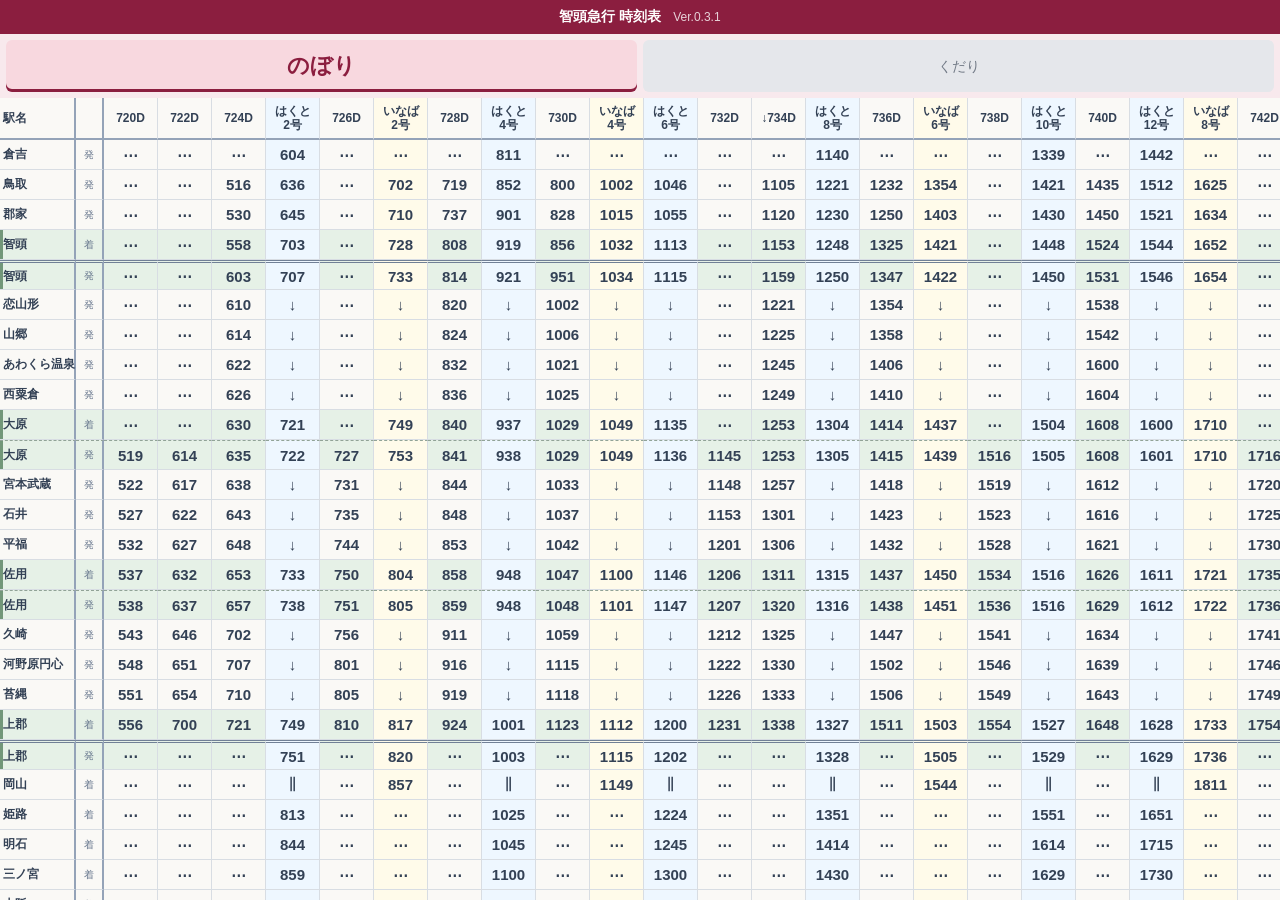
==== index.html @ f7f78640 "おおきさ" ====
<!DOCTYPE html>
<html lang="ja">
<head>
    <meta charset="UTF-8">
    <meta name="viewport"
          content="width=device-width, initial-scale=1.0, maximum-scale=1.0, user-scalable=no">

    <title>智頭急行 時刻表 PWA</title>

    <link rel="manifest" href="manifest.json?v=2026">

    <meta name="apple-mobile-web-app-capable" content="yes">
    <meta name="apple-mobile-web-app-status-bar-style"
          content="black-translucent">

    <link rel="apple-touch-icon" href="icon-192.png">

    <style>

:root{
    /* 初期はのぼり色 */
    --header-bg:#8b1e3f;
    --header-text:#ffffff;

    /* 紙のような白 */
    --station-bg:#faf9f6;
    --border-color:#d8dde3;

    /* 列車種別 */
    --bg-default:#faf9f6;   /* 普通 */
    --bg-local:#e6f1e7;     /* 主要駅（あとで使用） */
    --bg-hakuto:#eef7ff;    /* スーパーはくと */
    --bg-inaba:#fffbea;     /* スーパーいなば */
}

*{
    box-sizing:border-box;
    margin:0;
    padding:0;
    -webkit-user-select:none;
    user-select:none;
    -webkit-touch-callout:none;
}

body{
    font-family:-apple-system,BlinkMacSystemFont,"Segoe UI",Roboto,
                "Helvetica Neue",Arial,sans-serif;
    background:var(--bg-default);
    color:#334155;
    font-size:12px;
    height:100vh;
    overflow:hidden;
    display:flex;
    flex-direction:column;
}

header{
    background:var(--header-bg);
    color:var(--header-text);
    padding:8px 12px;
    text-align:center;
    font-size:14px;
    font-weight:bold;
    flex-shrink:0;
}
#app-version{
    font-size:12px;
    font-weight:normal;
    opacity:0.8;
    margin-left:8px;
}
.controls{
    display:flex;
    gap:6px;
    padding:6px;
    background:#f8e9ed;
    flex-shrink:0;
}

.btn{
    flex:1;
    padding:12px;
    border:none;
    border-radius:6px;
    cursor:pointer;
    font-size:14px;
    font-weight:bold;
    background:#e5e7eb;
    color:#737b87;
    opacity:1;
    font-weight:normal;
    min-height:52px;
    line-height:1.2;
}

#btn-up.active{
    background:#f8d8df;
    color:#8b1e3f;
    opacity:1;
    font-weight:800;
    box-shadow:inset 0 -3px currentColor;
    font-size:22px;
}

#btn-down.active{
    background:#dfefff;
    color:#1f4e79;
    opacity:1;
    font-weight:800;
    box-shadow:inset 0 -3px currentColor;
    font-size:22px;
}

.table-container{
    flex:1;
    overflow:auto;
    -webkit-overflow-scrolling:touch;
}

table{
    border-collapse:separate;
    border-spacing:0;
    width:max-content;
    min-width:100%;
}

th,
td{
    border-right:1px solid var(--border-color);
    border-bottom:1px solid var(--border-color);
    padding:6px 8px;
    text-align:center;
    white-space:nowrap;
}

.thead-sticky th{
    position:sticky;
    background:var(--bg-default);
    z-index:10;
}

.row-h0 th{
    top:0;
    z-index:12;
}

table th:nth-child(1),
table td:nth-child(1){
    position:sticky;
    left:0;
    background:var(--station-bg);
    font-weight:bold;
    text-align:left;
    border-right:2px solid #94a3b8;
    z-index:5;
}

table th:nth-child(2),
table td:nth-child(2){
    position:sticky;
    left:70px;
    background:var(--station-bg);
    border-right:2px solid #94a3b8;
    color:#64748b;
    font-size:10px;
    z-index:5;
}

.thead-sticky th:nth-child(1),
.thead-sticky th:nth-child(2){
    background:var(--bg-default);
    z-index:15;
}

.col-hakuto{
    background:var(--bg-hakuto)!important;
}

.col-inaba{
    background:var(--bg-inaba)!important;
}

.col-local{
    background:var(--bg-local)!important;
}

.col-default{
    background:var(--bg-default);
}

.time-cell{
    font-variant-numeric:tabular-nums;
    font-weight:600;
    font-size:15px;
}

.empty-cell{
    color:#cbd5e1;
}
th{
    line-height:1.2;
}

/* 紙の時刻表：寸法を固定し、縦色と横帯を分ける */
body { height:100dvh; }
.table-container { min-height:0; }
table { table-layout:fixed; min-width:0; }
th, td { height:30px; padding:4px 3px; }
table th:first-child, table td:first-child { width:76px; min-width:76px; }
table th:nth-child(2), table td:nth-child(2) { width:28px; min-width:28px; left:76px; }
table th:nth-child(n+3), table td:nth-child(n+3) { width:54px; }
.thead-sticky th { height:42px; border-bottom:2px solid #94a3b8; }
tbody .major-station > td:nth-child(-n+2),
tbody .major-station > .col-default { background:var(--bg-local); }
tbody .major-station > td:first-child { box-shadow:inset 3px 0 #729779; }
tbody .departure-row > td { border-top:1px dashed #91a397; }
tbody .jr-boundary > td { border-top:3px double #718096; }
    </style>
</head>

<body>

<header>
    智頭急行 時刻表
    <span id="app-version"></span>
</header>

<div class="controls">
    <button id="btn-up"
            class="btn active"
            onclick="switchDirection('up')">
        のぼり
    </button>

    <button id="btn-down"
            class="btn"
            onclick="switchDirection('down')">
        くだり
    </button>
</div>

<div class="table-container">

    <table id="timetable-table">

        <thead id="table-head"
               class="thead-sticky">
        </thead>

        <tbody id="table-body">
        </tbody>

    </table>

</div>

<script src="timetable.js"></script>

<script>
    const APP_VERSION = "0.3.1";
    let currentDirection = "up";

if ("serviceWorker" in navigator) {
    window.addEventListener("load", () => {
        navigator.serviceWorker.register("sw.js?v=2026");
    });
}

window.addEventListener("DOMContentLoaded", () => {

    document.getElementById("app-version").textContent =
        " Ver." + APP_VERSION;

    switchDirection("up");

});

function switchDirection(dir){

    currentDirection = dir;

    document
        .getElementById("btn-up")
        .classList.toggle("active", dir === "up");

    document
        .getElementById("btn-down")
        .classList.toggle("active", dir === "down");

    // 画面テーマ切替
    if(dir === "up"){

        document.documentElement.style.setProperty("--header-bg", "#8b1e3f");
        document.querySelector(".controls").style.background = "#f8e9ed";

    }else{

        document.documentElement.style.setProperty("--header-bg", "#1f4e79");
        document.querySelector(".controls").style.background = "#eaf4fc";

    }

    renderTimetable();

}

function toHalfWidth(str){

    if(!str) return "";

    return str.replace(/[Ａ-Ｚａ-ｚ０-９]/g,function(s){
        return String.fromCharCode(s.charCodeAt(0)-0xFEE0);
    });

}

function getTrainClass(train){

    const t = toHalfWidth(train);

    if(t.includes("はくと")) return "col-hakuto";

    if(t.includes("いなば")) return "col-inaba";

    // 普通列車は紙色。主要駅の横帯は行側で指定する。

    return "col-default";

}

function renderTimetable(){

    const data =
        currentDirection==="up"
        ? timetable.nobori
        : timetable.kudari;

    const thead=document.getElementById("table-head");
    const tbody=document.getElementById("table-body");

    thead.innerHTML="";
    tbody.innerHTML="";

    const table = document.getElementById("timetable-table");
    table.style.width = (76 + 28 + data.trains.length * 54) + "px";
    createHeader(data,thead);

    createBody(data,tbody);

}

function createHeader(data,thead){

    const tr=document.createElement("tr");

    tr.className="row-h0";

    let th=document.createElement("th");
    th.textContent="駅名";
    tr.appendChild(th);

    th=document.createElement("th");
    th.textContent="";
    tr.appendChild(th);

data.trains.forEach(train => {

    const h = document.createElement("th");

    if (train.startsWith("スーパーはくと")) {

        const num = train.replace("スーパーはくと", "");

        h.innerHTML = "はくと<br>" + num;

    } else if (train.startsWith("スーパーいなば")) {

        const num = train.replace("スーパーいなば", "");

        h.innerHTML = "いなば<br>" + num;

    } else {

        h.textContent = train;

    }

    h.className = getTrainClass(train);

    tr.appendChild(h);

});
    thead.appendChild(tr);

}
function createBody(data, tbody){

    data.rows.forEach((row, rowIndex) => {

        const tr = document.createElement("tr");

        const parts = row.station.trim().split(/\s+/);
        const station = parts[0];
        const previous = data.rows[rowIndex - 1]?.station.trim().split(/\s+/);
        if (["智頭", "大原", "佐用", "上郡"].includes(station)) {
            tr.classList.add("major-station");
        }
        if (previous && previous[0] === station && parts[1] === "発") {
            tr.classList.add("departure-row");
            if (["智頭", "上郡"].includes(station)) tr.classList.add("jr-boundary");
        }

        let td = document.createElement("td");
        td.textContent = parts[0] || "";
        tr.appendChild(td);

        td = document.createElement("td");
        td.textContent = parts.slice(1).join(" ");
        tr.appendChild(td);

        row.times.forEach((time, index) => {

            const td = document.createElement("td");

            td.textContent = time;

            td.className =
                "time-cell " +
                getTrainClass(data.trains[index]);

            if(time === ""){
                td.classList.add("empty-cell");
            }

            tr.appendChild(td);

        });

        tbody.appendChild(tr);

    });

}
</script>

</body>
</html>
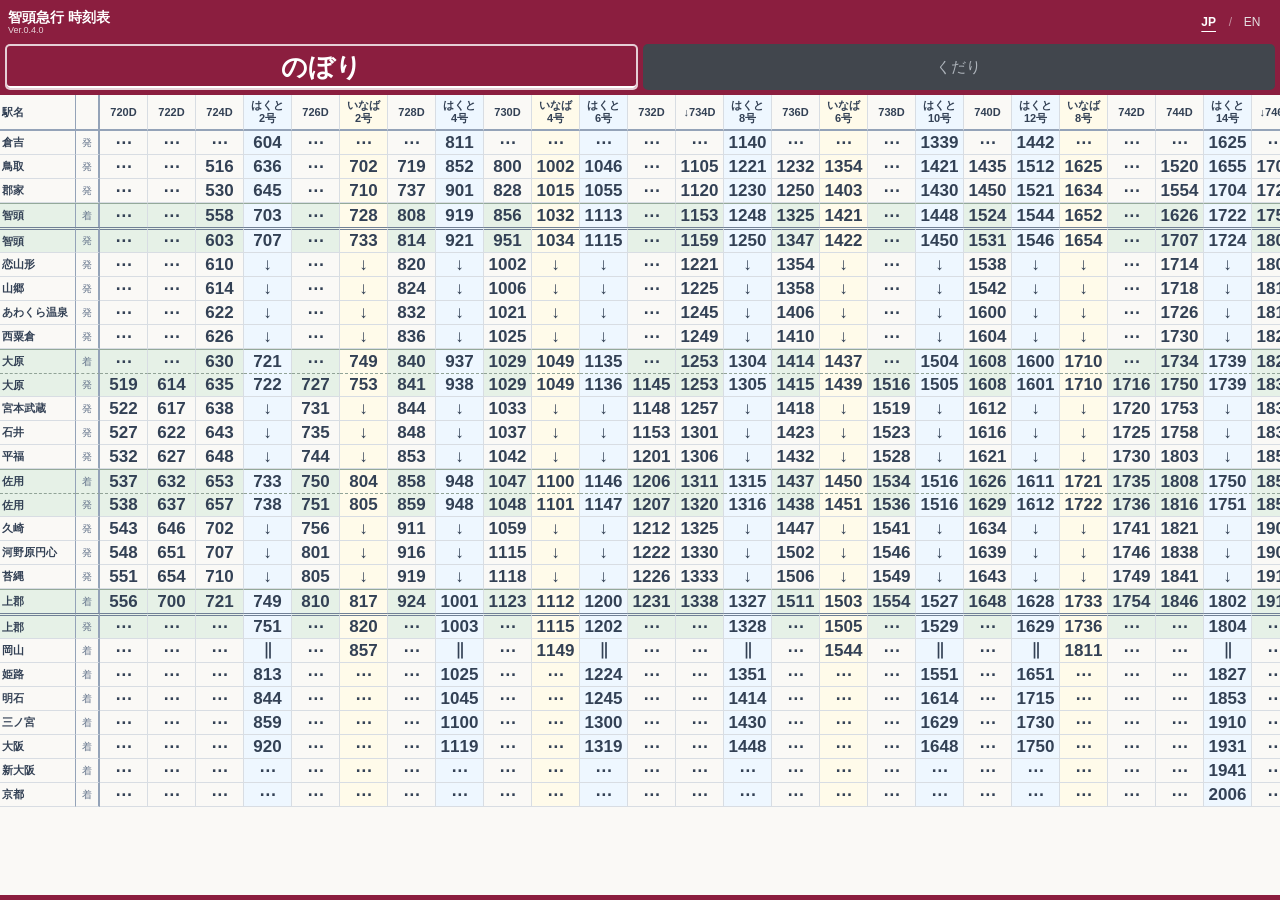
==== commit 43513ae7: "en" ====
--- a/index.html
+++ b/index.html
@@ -1,447 +1,246 @@
 <!DOCTYPE html>
-<html lang="ja">
+<html lang="ja" data-direction="up">
 <head>
     <meta charset="UTF-8">
-    <meta name="viewport"
-          content="width=device-width, initial-scale=1.0, maximum-scale=1.0, user-scalable=no">
-
-    <title>智頭急行 時刻表 PWA</title>
-
+    <meta name="viewport" content="width=device-width, initial-scale=1.0, viewport-fit=cover">
+    <meta name="theme-color" content="#8b1e3f">
+    <meta name="apple-mobile-web-app-capable" content="yes">
+    <meta name="apple-mobile-web-app-status-bar-style" content="black-translucent">
+    <title>智頭急行 時刻表</title>
     <link rel="manifest" href="manifest.json?v=2026">
-
-    <meta name="apple-mobile-web-app-capable" content="yes">
-    <meta name="apple-mobile-web-app-status-bar-style"
-          content="black-translucent">
-
     <link rel="apple-touch-icon" href="icon-192.png">
-
     <style>
-
-:root{
-    /* 初期はのぼり色 */
-    --header-bg:#8b1e3f;
-    --header-text:#ffffff;
-
-    /* 紙のような白 */
-    --station-bg:#faf9f6;
-    --border-color:#d8dde3;
-
-    /* 列車種別 */
-    --bg-default:#faf9f6;   /* 普通 */
-    --bg-local:#e6f1e7;     /* 主要駅（あとで使用） */
-    --bg-hakuto:#eef7ff;    /* スーパーはくと */
-    --bg-inaba:#fffbea;     /* スーパーいなば */
-}
-
-*{
-    box-sizing:border-box;
-    margin:0;
-    padding:0;
-    -webkit-user-select:none;
-    user-select:none;
-    -webkit-touch-callout:none;
-}
-
-body{
-    font-family:-apple-system,BlinkMacSystemFont,"Segoe UI",Roboto,
-                "Helvetica Neue",Arial,sans-serif;
-    background:var(--bg-default);
-    color:#334155;
-    font-size:12px;
-    height:100vh;
-    overflow:hidden;
-    display:flex;
-    flex-direction:column;
-}
-
-header{
-    background:var(--header-bg);
-    color:var(--header-text);
-    padding:8px 12px;
-    text-align:center;
-    font-size:14px;
-    font-weight:bold;
-    flex-shrink:0;
-}
-#app-version{
-    font-size:12px;
-    font-weight:normal;
-    opacity:0.8;
-    margin-left:8px;
-}
-.controls{
-    display:flex;
-    gap:6px;
-    padding:6px;
-    background:#f8e9ed;
-    flex-shrink:0;
-}
-
-.btn{
-    flex:1;
-    padding:12px;
-    border:none;
-    border-radius:6px;
-    cursor:pointer;
-    font-size:14px;
-    font-weight:bold;
-    background:#e5e7eb;
-    color:#737b87;
-    opacity:1;
-    font-weight:normal;
-    min-height:52px;
-    line-height:1.2;
-}
-
-#btn-up.active{
-    background:#f8d8df;
-    color:#8b1e3f;
-    opacity:1;
-    font-weight:800;
-    box-shadow:inset 0 -3px currentColor;
-    font-size:22px;
-}
-
-#btn-down.active{
-    background:#dfefff;
-    color:#1f4e79;
-    opacity:1;
-    font-weight:800;
-    box-shadow:inset 0 -3px currentColor;
-    font-size:22px;
-}
-
-.table-container{
-    flex:1;
-    overflow:auto;
-    -webkit-overflow-scrolling:touch;
-}
-
-table{
-    border-collapse:separate;
-    border-spacing:0;
-    width:max-content;
-    min-width:100%;
-}
-
-th,
-td{
-    border-right:1px solid var(--border-color);
-    border-bottom:1px solid var(--border-color);
-    padding:6px 8px;
-    text-align:center;
-    white-space:nowrap;
-}
-
-.thead-sticky th{
-    position:sticky;
-    background:var(--bg-default);
-    z-index:10;
-}
-
-.row-h0 th{
-    top:0;
-    z-index:12;
-}
-
-table th:nth-child(1),
-table td:nth-child(1){
-    position:sticky;
-    left:0;
-    background:var(--station-bg);
-    font-weight:bold;
-    text-align:left;
-    border-right:2px solid #94a3b8;
-    z-index:5;
-}
-
-table th:nth-child(2),
-table td:nth-child(2){
-    position:sticky;
-    left:70px;
-    background:var(--station-bg);
-    border-right:2px solid #94a3b8;
-    color:#64748b;
-    font-size:10px;
-    z-index:5;
-}
-
-.thead-sticky th:nth-child(1),
-.thead-sticky th:nth-child(2){
-    background:var(--bg-default);
-    z-index:15;
-}
-
-.col-hakuto{
-    background:var(--bg-hakuto)!important;
-}
-
-.col-inaba{
-    background:var(--bg-inaba)!important;
-}
-
-.col-local{
-    background:var(--bg-local)!important;
-}
-
-.col-default{
-    background:var(--bg-default);
-}
-
-.time-cell{
-    font-variant-numeric:tabular-nums;
-    font-weight:600;
-    font-size:15px;
-}
-
-.empty-cell{
-    color:#cbd5e1;
-}
-th{
-    line-height:1.2;
-}
-
-/* 紙の時刻表：寸法を固定し、縦色と横帯を分ける */
-body { height:100dvh; }
-.table-container { min-height:0; }
-table { table-layout:fixed; min-width:0; }
-th, td { height:30px; padding:4px 3px; }
-table th:first-child, table td:first-child { width:76px; min-width:76px; }
-table th:nth-child(2), table td:nth-child(2) { width:28px; min-width:28px; left:76px; }
-table th:nth-child(n+3), table td:nth-child(n+3) { width:54px; }
-.thead-sticky th { height:42px; border-bottom:2px solid #94a3b8; }
-tbody .major-station > td:nth-child(-n+2),
-tbody .major-station > .col-default { background:var(--bg-local); }
-tbody .major-station > td:first-child { box-shadow:inset 3px 0 #729779; }
-tbody .departure-row > td { border-top:1px dashed #91a397; }
-tbody .jr-boundary > td { border-top:3px double #718096; }
+        :root {
+            --direction-color:#8b1e3f;
+            --paper:#faf9f6;
+            --major:#e6f1e7;
+            --hakuto:#eef7ff;
+            --inaba:#fffbea;
+            --grid:#d8dde3;
+            --station-width:76px;
+            --event-width:24px;
+            --train-width:48px;
+        }
+        :root[data-direction="down"] { --direction-color:#1f4e79; }
+        :root[lang="en"] { --station-width:104px; --event-width:30px; }
+        * { box-sizing:border-box; margin:0; padding:0; }
+        html { height:100%; background:var(--direction-color); }
+        body {
+            height:100vh; height:100dvh; overflow:hidden;
+            display:flex; flex-direction:column;
+            background:var(--direction-color); color:#334155;
+            padding-top:env(safe-area-inset-top);
+            padding-left:env(safe-area-inset-left);
+            padding-right:env(safe-area-inset-right);
+            font-family:-apple-system,BlinkMacSystemFont,"Segoe UI",Roboto,"Helvetica Neue",Arial,sans-serif;
+            font-size:12px;
+        }
+        header {
+            display:flex; align-items:center; justify-content:space-between; gap:6px;
+            min-height:44px; padding:0 8px; color:white; flex-shrink:0;
+        }
+        .brand { min-width:0; font-size:14px; font-weight:700; line-height:1.15; }
+        #app-version { display:block; font-size:9px; font-weight:400; opacity:.8; }
+        .language-switch { display:flex; flex-shrink:0; align-items:center; }
+        .lang-btn {
+            border:0; background:transparent; color:#e4dfe2;
+            width:40px; height:44px; font-size:12px; cursor:pointer;
+        }
+        .lang-btn[aria-pressed="true"] { color:white; font-weight:800; text-decoration:underline; text-underline-offset:5px; }
+        .language-switch span { opacity:.5; }
+        .controls { display:flex; gap:5px; padding:0 5px 5px; flex-shrink:0; }
+        .btn {
+            flex:1; height:46px; padding:0 4px; border:2px solid transparent; border-radius:5px;
+            background:#41464d; color:#aeb4bb; font-size:15px; font-weight:400; cursor:pointer;
+        }
+        .btn.active {
+            background:var(--direction-color); color:white; border-color:#ffffffc9;
+            font-size:26px; font-weight:800; box-shadow:inset 0 -2px white;
+        }
+        button:focus-visible, .table-container:focus-visible { outline:3px solid #eebd47; outline-offset:-3px; }
+        .table-container { flex:1; min-height:0; overflow:auto; background:var(--paper); -webkit-overflow-scrolling:touch; }
+        table { table-layout:fixed; border-collapse:separate; border-spacing:0; }
+        th, td {
+            height:24px; padding:1px 2px; white-space:nowrap; text-align:center;
+            border-right:1px solid var(--grid); border-bottom:1px solid var(--grid);
+        }
+        .station-cell {
+            position:sticky; left:0; z-index:5; width:var(--station-width);
+            background:var(--paper); text-align:left; font-size:11px; font-weight:700;
+            border-right:1px solid #94a3b8;
+        }
+        .event-cell {
+            position:sticky; left:var(--station-width); z-index:5; width:var(--event-width);
+            background:var(--paper); font-size:10px; color:#64748b; border-right:2px solid #94a3b8;
+        }
+        .train-cell { width:var(--train-width); }
+        thead th { position:sticky; top:0; z-index:10; height:36px; font-size:11px; line-height:1.15; border-bottom:2px solid #94a3b8; }
+        thead .station-cell, thead .event-cell { z-index:15; }
+        .col-default { background:var(--paper); }
+        .col-hakuto { background:var(--hakuto); }
+        .col-inaba { background:var(--inaba); }
+        .time-cell { font-size:17px; line-height:20px; font-weight:600; font-variant-numeric:tabular-nums; }
+        .major-station > .station-cell, .major-station > .event-cell,
+        .major-station > .col-default { background:var(--major); }
+        .arrival-row > * { border-bottom:0; }
+        .departure-row > * { border-top:1px dashed #91a397; }
+        .station-start > * { border-top:1px solid #94a99a; }
+        .jr-boundary > * { border-top:3px double #718096; }
+        :root[lang="en"] .station-cell { white-space:normal; overflow-wrap:normal; font-size:11px; line-height:11px; }
+        footer { flex-shrink:0; height:calc(5px + env(safe-area-inset-bottom)); background:var(--direction-color); }
     </style>
 </head>
+<body>
+    <header>
+        <div class="brand"><span id="app-title">智頭急行 時刻表</span><span id="app-version"></span></div>
+        <div class="language-switch" role="group" aria-label="表示言語 / Language">
+            <button class="lang-btn" id="lang-ja" type="button" lang="ja" aria-label="日本語" aria-pressed="true" onclick="switchLanguage('ja')">JP</button>
+            <span aria-hidden="true">/</span>
+            <button class="lang-btn" id="lang-en" type="button" lang="en" aria-label="English" aria-pressed="false" onclick="switchLanguage('en')">EN</button>
+        </div>
+    </header>
+    <div class="controls" role="group" id="direction-controls" aria-label="方向">
+        <button id="btn-up" class="btn active" type="button" aria-pressed="true" onclick="switchDirection('up')">のぼり</button>
+        <button id="btn-down" class="btn" type="button" aria-pressed="false" onclick="switchDirection('down')">くだり</button>
+    </div>
+    <div class="table-container" id="table-scroll" role="region" aria-label="時刻表" tabindex="0">
+        <table id="timetable-table" aria-label="智頭急行 時刻表">
+            <thead id="table-head"></thead>
+            <tbody id="table-body"></tbody>
+        </table>
+    </div>
+    <footer aria-hidden="true"></footer>
+    <script src="timetable.js"></script>
+    <script>
+        const APP_VERSION = "0.4.0";
+        const STATION_EN = {
+            "倉吉":"Kurayoshi", "鳥取":"Tottori", "郡家":"Koge", "智頭":"Chizu",
+            "恋山形":"Koi-Yamagata", "山郷":"Yamasato", "あわくら温泉":"Awakura-Onsen",
+            "西粟倉":"Nishi-Awakura", "大原":"Ohara", "宮本武蔵":"Miyamoto-Musashi",
+            "石井":"Ishii", "平福":"Hirafuku", "佐用":"Sayo", "久崎":"Kuzaki",
+            "河野原円心":"Konohara-Enshin", "苔縄":"Kokenawa", "上郡":"Kamigori",
+            "岡山":"Okayama", "姫路":"Himeji", "明石":"Akashi", "三ノ宮":"Sannomiya",
+            "大阪":"Osaka", "新大阪":"Shin-Osaka", "京都":"Kyoto"
+        };
+        const LABELS = {
+            ja:{title:"智頭急行 時刻表", up:"のぼり", down:"くだり", station:"駅名", arr:"着", dep:"発", direction:"方向", table:"時刻表"},
+            en:{title:"Chizu Express Timetable", up:"Up", down:"Down", station:"Station", arr:"Arr.", dep:"Dep.", direction:"Direction", table:"Timetable"}
+        };
+        let currentDirection = "up";
+        let currentLanguage = "ja";
+        try { if (localStorage.getItem("timetable-language") === "en") currentLanguage = "en"; } catch {}
 
-<body>
-
-<header>
-    智頭急行 時刻表
-    <span id="app-version"></span>
-</header>
-
-<div class="controls">
-    <button id="btn-up"
-            class="btn active"
-            onclick="switchDirection('up')">
-        のぼり
-    </button>
-
-    <button id="btn-down"
-            class="btn"
-            onclick="switchDirection('down')">
-        くだり
-    </button>
-</div>
-
-<div class="table-container">
-
-    <table id="timetable-table">
-
-        <thead id="table-head"
-               class="thead-sticky">
-        </thead>
-
-        <tbody id="table-body">
-        </tbody>
-
-    </table>
-
-</div>
-
-<script src="timetable.js"></script>
-
-<script>
-    const APP_VERSION = "0.3.1";
-    let currentDirection = "up";
-
-if ("serviceWorker" in navigator) {
-    window.addEventListener("load", () => {
-        navigator.serviceWorker.register("sw.js?v=2026");
-    });
-}
-
-window.addEventListener("DOMContentLoaded", () => {
-
-    document.getElementById("app-version").textContent =
-        " Ver." + APP_VERSION;
-
-    switchDirection("up");
-
-});
-
-function switchDirection(dir){
-
-    currentDirection = dir;
-
-    document
-        .getElementById("btn-up")
-        .classList.toggle("active", dir === "up");
-
-    document
-        .getElementById("btn-down")
-        .classList.toggle("active", dir === "down");
-
-    // 画面テーマ切替
-    if(dir === "up"){
-
-        document.documentElement.style.setProperty("--header-bg", "#8b1e3f");
-        document.querySelector(".controls").style.background = "#f8e9ed";
-
-    }else{
-
-        document.documentElement.style.setProperty("--header-bg", "#1f4e79");
-        document.querySelector(".controls").style.background = "#eaf4fc";
-
-    }
-
-    renderTimetable();
-
-}
-
-function toHalfWidth(str){
-
-    if(!str) return "";
-
-    return str.replace(/[Ａ-Ｚａ-ｚ０-９]/g,function(s){
-        return String.fromCharCode(s.charCodeAt(0)-0xFEE0);
-    });
-
-}
-
-function getTrainClass(train){
-
-    const t = toHalfWidth(train);
-
-    if(t.includes("はくと")) return "col-hakuto";
-
-    if(t.includes("いなば")) return "col-inaba";
-
-    // 普通列車は紙色。主要駅の横帯は行側で指定する。
-
-    return "col-default";
-
-}
-
-function renderTimetable(){
-
-    const data =
-        currentDirection==="up"
-        ? timetable.nobori
-        : timetable.kudari;
-
-    const thead=document.getElementById("table-head");
-    const tbody=document.getElementById("table-body");
-
-    thead.innerHTML="";
-    tbody.innerHTML="";
-
-    const table = document.getElementById("timetable-table");
-    table.style.width = (76 + 28 + data.trains.length * 54) + "px";
-    createHeader(data,thead);
-
-    createBody(data,tbody);
-
-}
-
-function createHeader(data,thead){
-
-    const tr=document.createElement("tr");
-
-    tr.className="row-h0";
-
-    let th=document.createElement("th");
-    th.textContent="駅名";
-    tr.appendChild(th);
-
-    th=document.createElement("th");
-    th.textContent="";
-    tr.appendChild(th);
-
-data.trains.forEach(train => {
-
-    const h = document.createElement("th");
-
-    if (train.startsWith("スーパーはくと")) {
-
-        const num = train.replace("スーパーはくと", "");
-
-        h.innerHTML = "はくと<br>" + num;
-
-    } else if (train.startsWith("スーパーいなば")) {
-
-        const num = train.replace("スーパーいなば", "");
-
-        h.innerHTML = "いなば<br>" + num;
-
-    } else {
-
-        h.textContent = train;
-
-    }
-
-    h.className = getTrainClass(train);
-
-    tr.appendChild(h);
-
-});
-    thead.appendChild(tr);
-
-}
-function createBody(data, tbody){
-
-    data.rows.forEach((row, rowIndex) => {
-
-        const tr = document.createElement("tr");
-
-        const parts = row.station.trim().split(/\s+/);
-        const station = parts[0];
-        const previous = data.rows[rowIndex - 1]?.station.trim().split(/\s+/);
-        if (["智頭", "大原", "佐用", "上郡"].includes(station)) {
-            tr.classList.add("major-station");
-        }
-        if (previous && previous[0] === station && parts[1] === "発") {
-            tr.classList.add("departure-row");
-            if (["智頭", "上郡"].includes(station)) tr.classList.add("jr-boundary");
-        }
-
-        let td = document.createElement("td");
-        td.textContent = parts[0] || "";
-        tr.appendChild(td);
-
-        td = document.createElement("td");
-        td.textContent = parts.slice(1).join(" ");
-        tr.appendChild(td);
-
-        row.times.forEach((time, index) => {
-
-            const td = document.createElement("td");
-
-            td.textContent = time;
-
-            td.className =
-                "time-cell " +
-                getTrainClass(data.trains[index]);
-
-            if(time === ""){
-                td.classList.add("empty-cell");
+        window.addEventListener("DOMContentLoaded", () => {
+            document.getElementById("app-version").textContent = "Ver." + APP_VERSION;
+            switchLanguage(currentLanguage);
+        });
+        if ("serviceWorker" in navigator && location.protocol !== "file:") {
+            window.addEventListener("load", () => {
+                navigator.serviceWorker.register("sw.js?v=2026").catch(console.error);
+            });
+        }
+        function switchDirection(dir) {
+            if (!["up", "down"].includes(dir)) return;
+            currentDirection = dir;
+            document.documentElement.dataset.direction = dir;
+            document.querySelector('meta[name="theme-color"]').content = dir === "up" ? "#8b1e3f" : "#1f4e79";
+            for (const direction of ["up", "down"]) {
+                const button = document.getElementById("btn-" + direction);
+                button.classList.toggle("active", direction === dir);
+                button.setAttribute("aria-pressed", String(direction === dir));
             }
-
-            tr.appendChild(td);
-
-        });
-
-        tbody.appendChild(tr);
-
-    });
-
-}
-</script>
-
+            renderTimetable();
+        }
+        function switchLanguage(lang) {
+            if (!["ja", "en"].includes(lang)) return;
+            const scroll = document.getElementById("table-scroll");
+            const {scrollTop, scrollLeft} = scroll;
+            currentLanguage = lang;
+            document.documentElement.lang = lang;
+            try { localStorage.setItem("timetable-language", lang); } catch {}
+            const labels = LABELS[lang];
+            document.title = labels.title;
+            document.getElementById("app-title").textContent = labels.title;
+            document.getElementById("btn-up").textContent = labels.up;
+            document.getElementById("btn-down").textContent = labels.down;
+            document.getElementById("direction-controls").setAttribute("aria-label", labels.direction);
+            scroll.setAttribute("aria-label", labels.table);
+            for (const language of ["ja", "en"]) {
+                document.getElementById("lang-" + language).setAttribute("aria-pressed", String(language === lang));
+            }
+            switchDirection(currentDirection);
+            scroll.scrollTop = scrollTop;
+            scroll.scrollLeft = scrollLeft;
+        }
+        function getTrainClass(train) {
+            if (train.includes("はくと")) return "col-hakuto";
+            if (train.includes("いなば")) return "col-inaba";
+            return "col-default";
+        }
+        function renderTimetable() {
+            const data = currentDirection === "up" ? timetable.nobori : timetable.kudari;
+            const labels = LABELS[currentLanguage];
+            const table = document.getElementById("timetable-table");
+            // CSSの実寸を使い、固定駅名欄と列車欄のずれを防ぐ。
+            const style = getComputedStyle(document.documentElement);
+            const fixedWidth = parseFloat(style.getPropertyValue("--station-width")) + parseFloat(style.getPropertyValue("--event-width"));
+            const trainWidth = parseFloat(style.getPropertyValue("--train-width"));
+            table.style.width = (fixedWidth + data.trains.length * trainWidth) + "px";
+            table.setAttribute("aria-label", labels.title + " · " + labels[currentDirection]);
+            const head = document.getElementById("table-head");
+            const body = document.getElementById("table-body");
+            head.replaceChildren(); body.replaceChildren();
+            const header = document.createElement("tr");
+            const stationHeader = document.createElement("th");
+            stationHeader.className = "station-cell"; stationHeader.scope = "col";
+            stationHeader.textContent = labels.station; header.appendChild(stationHeader);
+            const eventHeader = document.createElement("th");
+            eventHeader.className = "event-cell"; eventHeader.scope = "col";
+            eventHeader.setAttribute("aria-label", labels.arr + " / " + labels.dep); header.appendChild(eventHeader);
+            for (const train of data.trains) {
+                const cell = document.createElement("th");
+                cell.scope = "col"; cell.className = "train-cell " + getTrainClass(train);
+                const match = train.match(/^(?:スーパー)?(はくと|いなば)(.*)$/);
+                if (match) {
+                    const name = currentLanguage === "en" ? (match[1] === "はくと" ? "Hakuto" : "Inaba") : match[1];
+                    const number = currentLanguage === "en" ? match[2].replace("号", "") : match[2];
+                    cell.append(name, document.createElement("br"), number);
+                    cell.setAttribute("aria-label", currentLanguage === "en" ? "Super " + name + " " + number : train);
+                } else cell.textContent = train;
+                header.appendChild(cell);
+            }
+            head.appendChild(header);
+            data.rows.forEach((row, i) => {
+                const [station, event = ""] = row.station.trim().split(/\s+/);
+                const previous = data.rows[i - 1]?.station.trim().split(/\s+/)[0];
+                const next = data.rows[i + 1]?.station.trim().split(/\s+/)[0];
+                const tr = document.createElement("tr");
+                if (["智頭", "大原", "佐用", "上郡"].includes(station)) {
+                    tr.classList.add("major-station");
+                    if (previous !== station) tr.classList.add("station-start");
+                }
+                if (event === "着" && next === station) tr.classList.add("arrival-row");
+                if (event === "発" && previous === station) {
+                    tr.classList.add("departure-row");
+                    if (["智頭", "上郡"].includes(station)) tr.classList.add("jr-boundary");
+                }
+                const name = document.createElement("th");
+                name.scope = "row"; name.className = "station-cell";
+                name.textContent = currentLanguage === "en" ? (STATION_EN[station] || station) : station;
+                tr.appendChild(name);
+                const eventCell = document.createElement("td");
+                eventCell.className = "event-cell";
+                eventCell.textContent = event === "着" ? labels.arr : event === "発" ? labels.dep : event;
+                tr.appendChild(eventCell);
+                row.times.forEach((time, index) => {
+                    const cell = document.createElement("td");
+                    cell.className = "time-cell train-cell " + getTrainClass(data.trains[index] || "");
+                    cell.textContent = time;
+                    tr.appendChild(cell);
+                });
+                body.appendChild(tr);
+            });
+        }
+    </script>
 </body>
-</html>+</html>
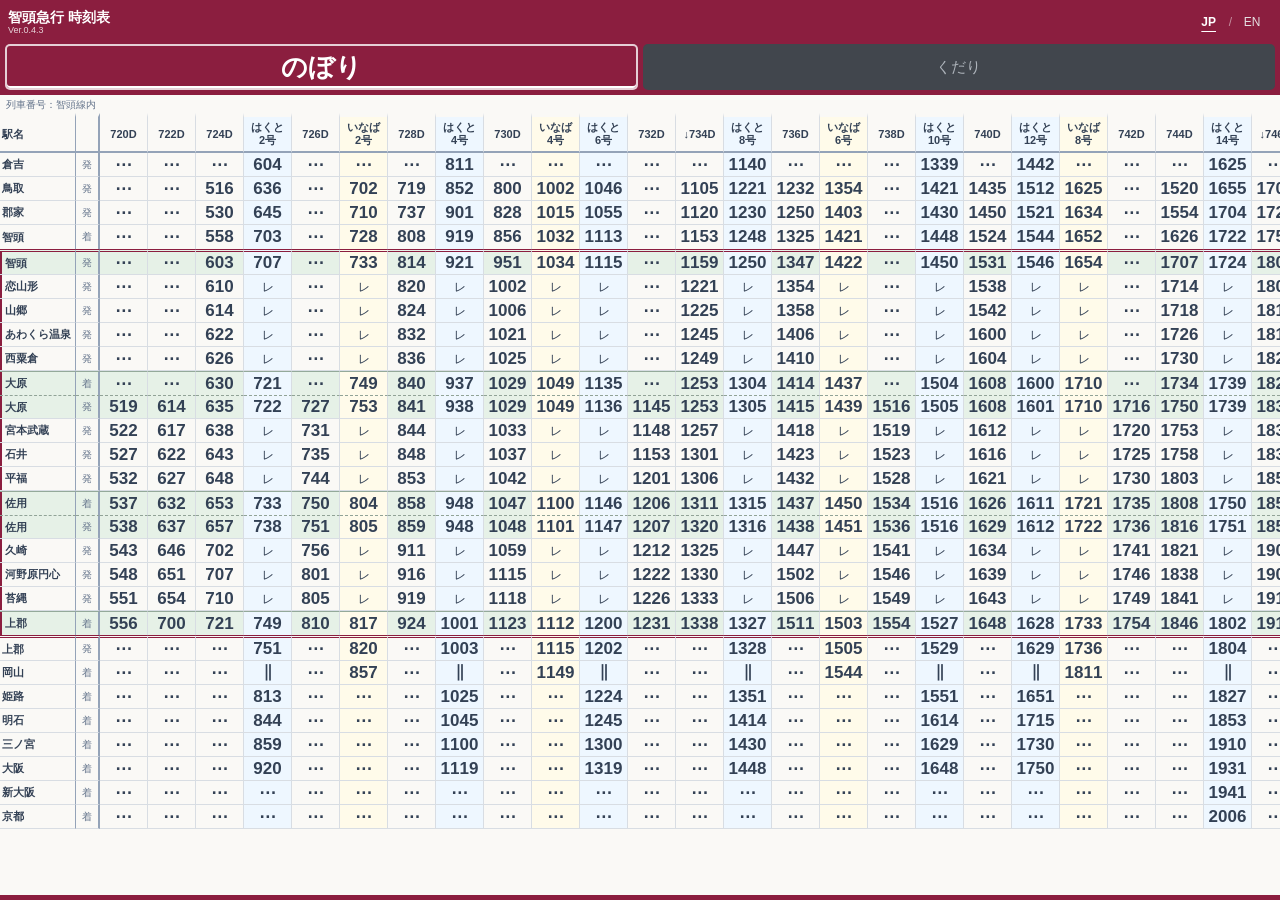
==== commit 8846a21b: "jr" ====
--- a/index.html
+++ b/index.html
@@ -57,6 +57,10 @@
             background:var(--direction-color); color:white; border-color:#ffffffc9;
             font-size:26px; font-weight:800; box-shadow:inset 0 -2px white;
         }
+        .direction-caption { display:block; font-size:9px; line-height:12px; font-weight:400; }
+        :root[lang="en"] .btn { font-size:12px; }
+        :root[lang="en"] .btn.active { font-size:16px; }
+        .chizu-section > .station-cell { box-shadow:inset 2px 0 var(--direction-color); padding-left:5px; }
         button:focus-visible, .table-container:focus-visible { outline:3px solid #eebd47; outline-offset:-3px; }
         .table-container { flex:1; min-height:0; overflow:auto; background:var(--paper); -webkit-overflow-scrolling:touch; }
         table { table-layout:fixed; border-collapse:separate; border-spacing:0; }
@@ -79,13 +83,16 @@
         .col-default { background:var(--paper); }
         .col-hakuto { background:var(--hakuto); }
         .col-inaba { background:var(--inaba); }
+        .number-note { flex-shrink:0; padding:3px 6px 1px; background:var(--paper); color:#64748b; font-size:10px; line-height:14px; }
+        thead th { border-top:4px solid var(--paper); height:40px; }
+        .time-cell.pass-mark { font-size:12px; font-weight:400; }
         .time-cell { font-size:17px; line-height:20px; font-weight:600; font-variant-numeric:tabular-nums; }
         .major-station > .station-cell, .major-station > .event-cell,
         .major-station > .col-default { background:var(--major); }
         .arrival-row > * { border-bottom:0; }
         .departure-row > * { border-top:1px dashed #91a397; }
         .station-start > * { border-top:1px solid #94a99a; }
-        .jr-boundary > * { border-top:3px double #718096; }
+        .jr-boundary > * { border-top:3px double var(--direction-color); }
         :root[lang="en"] .station-cell { white-space:normal; overflow-wrap:normal; font-size:11px; line-height:11px; }
         footer { flex-shrink:0; height:calc(5px + env(safe-area-inset-bottom)); background:var(--direction-color); }
     </style>
@@ -103,6 +110,7 @@
         <button id="btn-up" class="btn active" type="button" aria-pressed="true" onclick="switchDirection('up')">のぼり</button>
         <button id="btn-down" class="btn" type="button" aria-pressed="false" onclick="switchDirection('down')">くだり</button>
     </div>
+    <div class="number-note" id="number-note">列車番号：智頭線内</div>
     <div class="table-container" id="table-scroll" role="region" aria-label="時刻表" tabindex="0">
         <table id="timetable-table" aria-label="智頭急行 時刻表">
             <thead id="table-head"></thead>
@@ -112,7 +120,7 @@
     <footer aria-hidden="true"></footer>
     <script src="timetable.js"></script>
     <script>
-        const APP_VERSION = "0.4.0";
+        const APP_VERSION = "0.4.3";
         const STATION_EN = {
             "倉吉":"Kurayoshi", "鳥取":"Tottori", "郡家":"Koge", "智頭":"Chizu",
             "恋山形":"Koi-Yamagata", "山郷":"Yamasato", "あわくら温泉":"Awakura-Onsen",
@@ -124,7 +132,7 @@
         };
         const LABELS = {
             ja:{title:"智頭急行 時刻表", up:"のぼり", down:"くだり", station:"駅名", arr:"着", dep:"発", direction:"方向", table:"時刻表"},
-            en:{title:"Chizu Express Timetable", up:"Up", down:"Down", station:"Station", arr:"Arr.", dep:"Dep.", direction:"Direction", table:"Timetable"}
+            en:{title:"Chizu Express Timetable", up:"Chizu → Kamigori", down:"Kamigori → Chizu", station:"Station", arr:"Arr.", dep:"Dep.", direction:"Direction", table:"Timetable"}
         };
         let currentDirection = "up";
         let currentLanguage = "ja";
@@ -160,9 +168,18 @@
             try { localStorage.setItem("timetable-language", lang); } catch {}
             const labels = LABELS[lang];
             document.title = labels.title;
+            document.getElementById("number-note").textContent = lang === "en" ? "Train numbers: Chizu Line section" : "列車番号：智頭線内";
             document.getElementById("app-title").textContent = labels.title;
             document.getElementById("btn-up").textContent = labels.up;
             document.getElementById("btn-down").textContent = labels.down;
+            if (lang === "en") {
+                for (const dir of ["up", "down"]) {
+                    const caption = document.createElement("span");
+                    caption.className = "direction-caption";
+                    caption.textContent = "Chizu Line";
+                    document.getElementById("btn-" + dir).prepend(caption);
+                }
+            }
             document.getElementById("direction-controls").setAttribute("aria-label", labels.direction);
             scroll.setAttribute("aria-label", labels.table);
             for (const language of ["ja", "en"]) {
@@ -210,12 +227,16 @@
                 header.appendChild(cell);
             }
             head.appendChild(header);
+            const entryStation = currentDirection === "up" ? "智頭" : "上郡";
+            const exitStation = currentDirection === "up" ? "上郡" : "智頭";
+            const sectionStart = data.rows.findIndex(row => row.station.trim().split(/\s+/).join(" ") === entryStation + " 発");
+            const sectionEnd = data.rows.findIndex(row => row.station.trim().split(/\s+/).join(" ") === exitStation + " 着");
             data.rows.forEach((row, i) => {
                 const [station, event = ""] = row.station.trim().split(/\s+/);
                 const previous = data.rows[i - 1]?.station.trim().split(/\s+/)[0];
                 const next = data.rows[i + 1]?.station.trim().split(/\s+/)[0];
                 const tr = document.createElement("tr");
-                if (["智頭", "大原", "佐用", "上郡"].includes(station)) {
+                if (["智頭", "大原", "佐用", "上郡"].includes(station) && i >= sectionStart && i <= sectionEnd) {
                     tr.classList.add("major-station");
                     if (previous !== station) tr.classList.add("station-start");
                 }
@@ -227,6 +248,9 @@
                 const name = document.createElement("th");
                 name.scope = "row"; name.className = "station-cell";
                 name.textContent = currentLanguage === "en" ? (STATION_EN[station] || station) : station;
+                if (sectionStart >= 0 && sectionEnd >= sectionStart && i >= sectionStart && i <= sectionEnd) {
+                    tr.classList.add("chizu-section");
+                }
                 tr.appendChild(name);
                 const eventCell = document.createElement("td");
                 eventCell.className = "event-cell";
@@ -235,7 +259,12 @@
                 row.times.forEach((time, index) => {
                     const cell = document.createElement("td");
                     cell.className = "time-cell train-cell " + getTrainClass(data.trains[index] || "");
-                    cell.textContent = time;
+                    const isLimitedExpress = getTrainClass(data.trains[index] || "") !== "col-default";
+                    if (time === "↓" && isLimitedExpress) {
+                        cell.textContent = "レ";
+                        cell.classList.add("pass-mark");
+                        cell.setAttribute("aria-label", currentLanguage === "en" ? "Passes without stopping" : "通過");
+                    } else cell.textContent = time;
                     tr.appendChild(cell);
                 });
                 body.appendChild(tr);
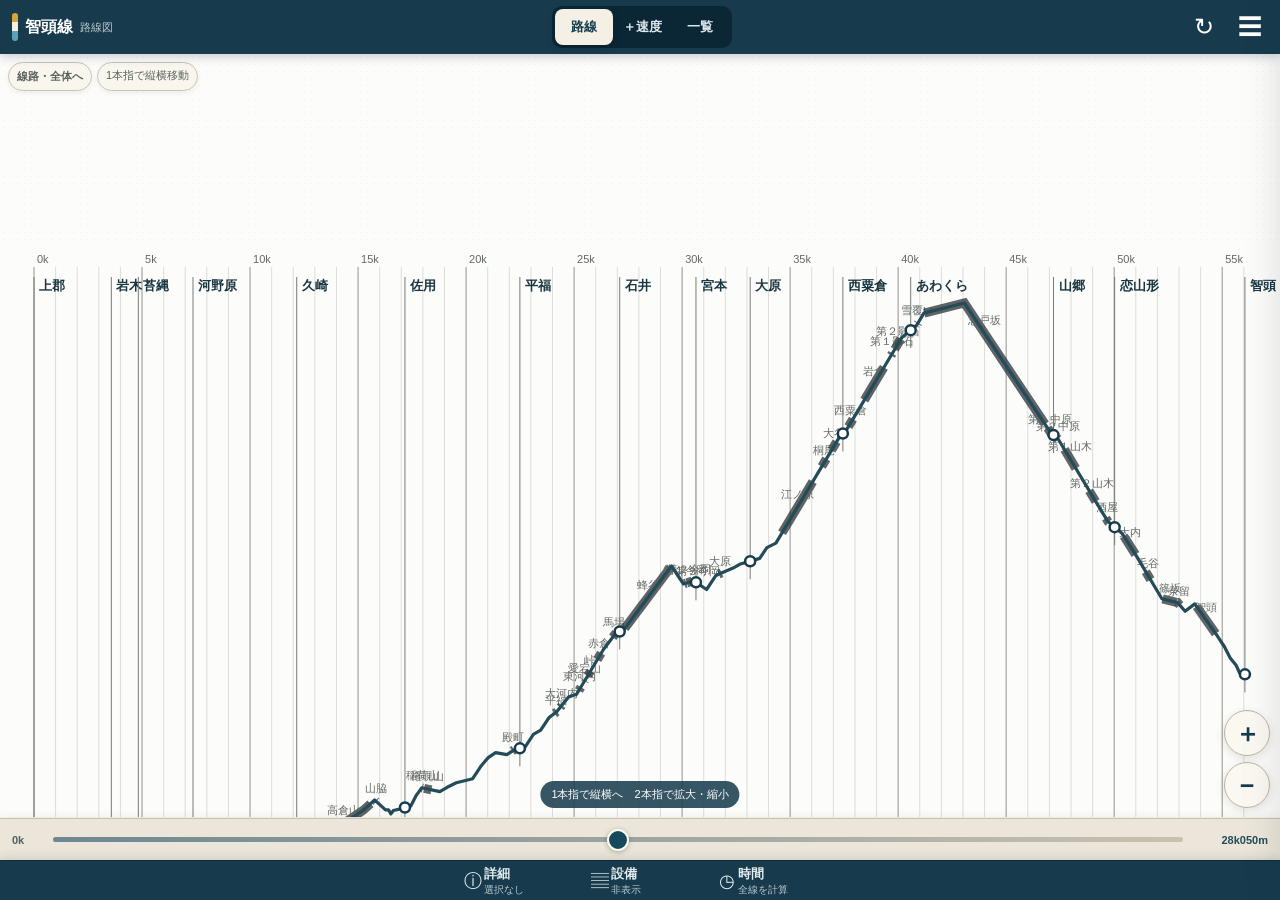
==== commit 6a17aec4: "しろ" ====
--- a/index.html
+++ b/index.html
@@ -1,275 +1,185 @@
-<!DOCTYPE html>
-<html lang="ja" data-direction="up">
+<!doctype html>
+<html lang="ja">
 <head>
-    <meta charset="UTF-8">
-    <meta name="viewport" content="width=device-width, initial-scale=1.0, viewport-fit=cover">
-    <meta name="theme-color" content="#8b1e3f">
-    <meta name="apple-mobile-web-app-capable" content="yes">
-    <meta name="apple-mobile-web-app-status-bar-style" content="black-translucent">
-    <title>智頭急行 時刻表</title>
-    <link rel="manifest" href="manifest.json?v=2026">
-    <link rel="apple-touch-icon" href="icon-192.png">
-    <style>
-        :root {
-            --direction-color:#8b1e3f;
-            --paper:#faf9f6;
-            --major:#e6f1e7;
-            --hakuto:#eef7ff;
-            --inaba:#fffbea;
-            --grid:#d8dde3;
-            --station-width:76px;
-            --event-width:24px;
-            --train-width:48px;
-        }
-        :root[data-direction="down"] { --direction-color:#1f4e79; }
-        :root[lang="en"] { --station-width:104px; --event-width:30px; }
-        * { box-sizing:border-box; margin:0; padding:0; }
-        html { height:100%; background:var(--direction-color); }
-        body {
-            height:100vh; height:100dvh; overflow:hidden;
-            display:flex; flex-direction:column;
-            background:var(--direction-color); color:#334155;
-            padding-top:env(safe-area-inset-top);
-            padding-left:env(safe-area-inset-left);
-            padding-right:env(safe-area-inset-right);
-            font-family:-apple-system,BlinkMacSystemFont,"Segoe UI",Roboto,"Helvetica Neue",Arial,sans-serif;
-            font-size:12px;
-        }
-        header {
-            display:flex; align-items:center; justify-content:space-between; gap:6px;
-            min-height:44px; padding:0 8px; color:white; flex-shrink:0;
-        }
-        .brand { min-width:0; font-size:14px; font-weight:700; line-height:1.15; }
-        #app-version { display:block; font-size:9px; font-weight:400; opacity:.8; }
-        .language-switch { display:flex; flex-shrink:0; align-items:center; }
-        .lang-btn {
-            border:0; background:transparent; color:#e4dfe2;
-            width:40px; height:44px; font-size:12px; cursor:pointer;
-        }
-        .lang-btn[aria-pressed="true"] { color:white; font-weight:800; text-decoration:underline; text-underline-offset:5px; }
-        .language-switch span { opacity:.5; }
-        .controls { display:flex; gap:5px; padding:0 5px 5px; flex-shrink:0; }
-        .btn {
-            flex:1; height:46px; padding:0 4px; border:2px solid transparent; border-radius:5px;
-            background:#41464d; color:#aeb4bb; font-size:15px; font-weight:400; cursor:pointer;
-        }
-        .btn.active {
-            background:var(--direction-color); color:white; border-color:#ffffffc9;
-            font-size:26px; font-weight:800; box-shadow:inset 0 -2px white;
-        }
-        .direction-caption { display:block; font-size:9px; line-height:12px; font-weight:400; }
-        :root[lang="en"] .btn { font-size:12px; }
-        :root[lang="en"] .btn.active { font-size:16px; }
-        .chizu-section > .station-cell { box-shadow:inset 2px 0 var(--direction-color); padding-left:5px; }
-        button:focus-visible, .table-container:focus-visible { outline:3px solid #eebd47; outline-offset:-3px; }
-        .table-container { flex:1; min-height:0; overflow:auto; background:var(--paper); -webkit-overflow-scrolling:touch; }
-        table { table-layout:fixed; border-collapse:separate; border-spacing:0; }
-        th, td {
-            height:24px; padding:1px 2px; white-space:nowrap; text-align:center;
-            border-right:1px solid var(--grid); border-bottom:1px solid var(--grid);
-        }
-        .station-cell {
-            position:sticky; left:0; z-index:5; width:var(--station-width);
-            background:var(--paper); text-align:left; font-size:11px; font-weight:700;
-            border-right:1px solid #94a3b8;
-        }
-        .event-cell {
-            position:sticky; left:var(--station-width); z-index:5; width:var(--event-width);
-            background:var(--paper); font-size:10px; color:#64748b; border-right:2px solid #94a3b8;
-        }
-        .train-cell { width:var(--train-width); }
-        thead th { position:sticky; top:0; z-index:10; height:36px; font-size:11px; line-height:1.15; border-bottom:2px solid #94a3b8; }
-        thead .station-cell, thead .event-cell { z-index:15; }
-        .col-default { background:var(--paper); }
-        .col-hakuto { background:var(--hakuto); }
-        .col-inaba { background:var(--inaba); }
-        .number-note { flex-shrink:0; padding:3px 6px 1px; background:var(--paper); color:#64748b; font-size:10px; line-height:14px; }
-        thead th { border-top:4px solid var(--paper); height:40px; }
-        .time-cell.pass-mark { font-size:12px; font-weight:400; }
-        .time-cell { font-size:17px; line-height:20px; font-weight:600; font-variant-numeric:tabular-nums; }
-        .major-station > .station-cell, .major-station > .event-cell,
-        .major-station > .col-default { background:var(--major); }
-        .arrival-row > * { border-bottom:0; }
-        .departure-row > * { border-top:1px dashed #91a397; }
-        .station-start > * { border-top:1px solid #94a99a; }
-        .jr-boundary > * { border-top:3px double var(--direction-color); }
-        :root[lang="en"] .station-cell { white-space:normal; overflow-wrap:normal; font-size:11px; line-height:11px; }
-        footer { flex-shrink:0; height:calc(5px + env(safe-area-inset-bottom)); background:var(--direction-color); }
-    </style>
+  <meta charset="utf-8">
+  <meta name="viewport" content="width=device-width,initial-scale=1,viewport-fit=cover,user-scalable=yes">
+  <meta name="theme-color" content="#173b4c">
+  <meta name="apple-mobile-web-app-capable" content="yes">
+  <meta name="apple-mobile-web-app-status-bar-style" content="black-translucent">
+  <meta name="description" content="智頭線の勾配・構造物・速度を確認する路線図ビューア">
+  <link rel="manifest" href="manifest.webmanifest">
+  <link rel="icon" href="icon.svg" type="image/svg+xml">
+  <link rel="stylesheet" href="styles.css">
+  <title>智頭線 路線図ビューア</title>
 </head>
 <body>
-    <header>
-        <div class="brand"><span id="app-title">智頭急行 時刻表</span><span id="app-version"></span></div>
-        <div class="language-switch" role="group" aria-label="表示言語 / Language">
-            <button class="lang-btn" id="lang-ja" type="button" lang="ja" aria-label="日本語" aria-pressed="true" onclick="switchLanguage('ja')">JP</button>
-            <span aria-hidden="true">/</span>
-            <button class="lang-btn" id="lang-en" type="button" lang="en" aria-label="English" aria-pressed="false" onclick="switchLanguage('en')">EN</button>
+  <div class="app-shell">
+    <header class="topbar">
+      <div class="brand"><span class="brand-mark" aria-hidden="true"></span><strong>智頭線</strong><span id="modeTitle">路線図</span></div>
+      <nav class="mode-tabs" aria-label="表示モード">
+        <button class="mode-tab active" data-mode="route">路線</button>
+        <button class="mode-tab" data-mode="speed">＋速度</button>
+        <button class="mode-tab" data-mode="list">一覧</button>
+      </nav>
+      <div class="top-actions">
+        <button id="orientationBtn" class="icon-button" aria-label="縦横を切り替える" title="縦横切替">↻</button>
+        <button id="menuBtn" class="icon-button" aria-label="表示設定を開く" title="表示設定">☰</button>
+      </div>
+    </header>
+
+    <main class="main-stage">
+      <section id="routeWorkspace" class="workspace" aria-label="路線図">
+        <div class="status-pills"><button id="fitBtn" class="status-button">全体</button><span>1本指で縦横移動</span></div>
+        <div id="railViewport" class="rail-viewport">
+          <div id="routeCanvas" class="route-canvas">
+            <svg id="railSvg" role="img" aria-label="智頭線の連続路線図"></svg>
+          </div>
         </div>
-    </header>
-    <div class="controls" role="group" id="direction-controls" aria-label="方向">
-        <button id="btn-up" class="btn active" type="button" aria-pressed="true" onclick="switchDirection('up')">のぼり</button>
-        <button id="btn-down" class="btn" type="button" aria-pressed="false" onclick="switchDirection('down')">くだり</button>
+        <div id="assetStrip" class="route-asset-strip" aria-label="路線図と同じ縮尺の設備帯">
+          <canvas id="assetStripCanvas"></canvas>
+          <div class="asset-strip-lanes" aria-hidden="true"><span>曲線</span><span>下り</span><span>上り</span><span>無電源・P</span></div>
+        </div>
+        <div id="speedOverlayTools" class="speed-overlay-tools hidden" aria-label="速度カーブ選択">
+          <select id="trainSelect" aria-label="速度を表示する列車"><option value="7000">7000</option><option value="187">187</option><option value="3500">3500</option></select>
+          <label class="line-toggle up"><input type="checkbox" data-speed="up" checked><span>上り</span></label>
+          <label class="line-toggle down"><input type="checkbox" data-speed="down"><span>下り</span></label>
+          <small>0–150 km/h</small>
+        </div>
+        <div class="zoom-buttons" aria-label="拡大縮小">
+          <button id="zoomInBtn" aria-label="拡大">＋</button>
+          <button id="zoomOutBtn" aria-label="縮小">−</button>
+        </div>
+        <button id="backToListBtn" class="back-list-button hidden">↑ 一覧へ</button>
+        <div id="gestureHint" class="gesture-hint">1本指で縦横へ　2本指で拡大・縮小</div>
+      </section>
+
+      <section id="speedWorkspace" class="workspace speed-workspace hidden" aria-label="速度モード">
+        <div class="speed-tools">
+          <strong>速度カーブ</strong>
+          <div class="train-grid" aria-label="列車と方向">
+            <div class="train-row"><span>7000</span></div>
+            <div class="train-row"><span>187</span></div>
+            <div class="train-row"><span>3500</span></div>
+          </div>
+        </div>
+        <div id="speedViewport" class="rail-viewport speed-viewport"><svg id="speedSvg" role="img" aria-label="選択列車の上り下り速度カーブ"></svg></div>
+      </section>
+
+      <section id="assetWorkspace" class="workspace asset-workspace hidden" aria-label="構造物・設備一覧">
+        <div class="asset-toolbar">
+          <div><strong>構造物・設備一覧</strong><span id="assetCount">951件・距離順</span></div>
+          <label class="asset-search"><span>検索</span><input id="assetSearch" type="search" placeholder="名称・信号名・種類など"></label>
+        </div>
+        <div id="assetTableWrap" class="asset-table-wrap">
+          <table class="asset-table">
+            <thead><tr><th>距離</th><th>距離順</th><th>No.</th><th>カテゴリ</th><th>種別1</th><th>種別2</th><th>種別3</th></tr></thead>
+            <tbody id="assetRows"></tbody>
+          </table>
+        </div>
+        <div id="assetSelection" class="asset-selection hidden">
+          <div><strong id="assetSelectionName">設備を選択</strong><span id="assetSelectionKm"></span></div>
+          <button id="showOnRouteBtn">路線図へ ↓</button>
+        </div>
+      </section>
+
+      <section class="route-navigator" aria-label="全線の表示位置">
+        <span class="navigator-end">0k</span>
+        <input id="positionSlider" type="range" min="0" max="56.1" step="0.01" value="28.05" aria-label="表示する距離">
+        <output id="positionOutput" for="positionSlider">28k050m</output>
+      </section>
+
+      <section class="bottom-dock" aria-label="表示パネル">
+        <section id="infoBar" class="info-bar" aria-live="polite" aria-hidden="true">
+          <button id="infoClose" class="info-close" aria-label="詳細を閉じる">×</button>
+          <div class="info-main"><strong id="infoName">詳細情報</strong><span id="infoKm">設備を選択してください</span></div>
+          <div class="info-detail"><span id="infoType">速度線などをタップ</span><span id="infoRelation">構造物をタップすると一覧の該当行へ移動します</span></div>
+        </section>
+        <section id="timePanel" class="time-panel" aria-label="所要時間計算" aria-hidden="true">
+          <div class="time-head">
+            <div><strong>所要時間</strong><span id="timeRangeLabel">全線　0k000m ― 56k100m</span></div>
+            <button id="timeClose" class="info-close" aria-label="時間計算を閉じる">×</button>
+          </div>
+          <div class="time-results" aria-live="polite">
+            <div class="time-result up"><span id="upTimeTrain">7000 上り</span><strong id="upTimeResult">--:--</strong><small id="upAverageResult">平均 -- km/h</small></div>
+            <div class="time-result down"><span id="downTimeTrain">7000 下り</span><strong id="downTimeResult">--:--</strong><small id="downAverageResult">平均 -- km/h</small></div>
+            <div class="time-distance"><span>計算距離</span><strong id="timeDistanceResult">56.100 km</strong><small>100mごとの速度から計算</small></div>
+          </div>
+          <div class="time-methods" role="tablist" aria-label="区間指定方法">
+            <button class="time-method active" data-time-method="all">全線</button>
+            <button class="time-method" data-time-method="station">駅間</button>
+            <button class="time-method" data-time-method="express">特急</button>
+            <button class="time-method" data-time-method="distance">距離</button>
+          </div>
+          <div class="time-controls">
+            <div class="time-control active" data-time-control="all"><span>上郡側 0k000m から 智頭側 56k100m まで</span></div>
+            <div class="time-control station-control" data-time-control="station">
+              <label><span>開始駅</span><select id="startStation"></select></label><span class="range-arrow">―</span><label><span>終了駅</span><select id="endStation"></select></label>
+            </div>
+            <div class="time-control express-control" data-time-control="express">
+              <span>特急停車駅間</span><div id="expressPresets" class="express-presets"></div>
+            </div>
+            <div class="time-control distance-control" data-time-control="distance">
+              <label><span>開始</span><span class="km-entry"><input id="startKm" type="number" min="0" max="56" value="0" inputmode="numeric"><b>k</b><input id="startM" type="number" min="0" max="999" value="0" inputmode="numeric"><b>m</b></span></label>
+              <span class="range-arrow">―</span>
+              <label><span>終了</span><span class="km-entry"><input id="endKm" type="number" min="0" max="56" value="56" inputmode="numeric"><b>k</b><input id="endM" type="number" min="0" max="999" value="100" inputmode="numeric"><b>m</b></span></label>
+            </div>
+          </div>
+          <div class="time-note">停車時間は含みません。速度曲線上の値を区間平均して算出します。</div>
+        </section>
+        <nav class="dock-tabs" aria-label="下部表示切替">
+          <button id="detailDockBtn" class="dock-button" aria-expanded="false"><span class="dock-icon">ⓘ</span><span class="dock-label">詳細</span><small id="dockDetailHint">選択なし</small></button>
+          <button id="assetStripToggle" class="dock-button" aria-expanded="false"><span class="dock-icon">▤</span><span class="dock-label">設備</span><small id="assetDockState">非表示</small></button>
+          <button id="timeDockBtn" class="dock-button" aria-expanded="false"><span class="dock-icon">◷</span><span class="dock-label">時間</span><small id="timeDockState">全線を計算</small></button>
+        </nav>
+      </section>
+    </main>
+
+    <aside id="settings" class="settings" aria-label="表示設定" aria-hidden="true">
+      <div class="settings-head"><div><strong>表示設定</strong><span>各項目を 自動／表示／非表示</span></div><button id="menuClose" class="icon-button dark" aria-label="設定を閉じる">×</button></div>
+      <div id="layerSettings" class="layer-settings"></div>
+      <button id="resetLayers" class="reset-button">すべて自動に戻す</button>
+      <button id="printSettingsBtn" class="print-open-button"><span>▣</span><strong>印刷・PDF</strong><small>A4縦6段／A4横1段</small></button>
+      <div class="browser-note">動作基準：Chrome／Edge／iPhone Safari</div>
+    </aside>
+    <button id="scrim" class="scrim hidden" aria-label="設定を閉じる"></button>
+    <div id="toast" class="toast" role="status" aria-live="polite"></div>
+  </div>
+
+  <button id="printScrim" class="print-scrim hidden" aria-label="印刷設定を閉じる"></button>
+  <section id="printDialog" class="print-dialog" role="dialog" aria-modal="true" aria-labelledby="printDialogTitle" aria-hidden="true">
+    <div class="print-dialog-head"><div><strong id="printDialogTitle">印刷・PDF</strong><span>紙に合わせて路線図を整列します</span></div><button id="printDialogClose" class="icon-button dark" aria-label="印刷設定を閉じる">×</button></div>
+    <div class="print-layouts" aria-label="印刷形式">
+      <button class="print-layout active" data-print-layout="full"><span class="page-shape portrait"><i></i><i></i><i></i><i></i><i></i><i></i></span><strong>A4縦・全線6段</strong><small>0k000m～56k100m</small></button>
+      <button class="print-layout" data-print-layout="section"><span class="page-shape landscape"><i></i></span><strong>A4横・指定区間1段</strong><small>短い区間を大きく</small></button>
     </div>
-    <div class="number-note" id="number-note">列車番号：智頭線内</div>
-    <div class="table-container" id="table-scroll" role="region" aria-label="時刻表" tabindex="0">
-        <table id="timetable-table" aria-label="智頭急行 時刻表">
-            <thead id="table-head"></thead>
-            <tbody id="table-body"></tbody>
-        </table>
+    <div id="printSectionControls" class="print-section-controls hidden">
+      <div class="print-range-tabs">
+        <button class="active" data-print-range="station">駅間</button><button data-print-range="distance">距離</button>
+      </div>
+      <div class="print-range-control active" data-print-range-control="station">
+        <label><span>開始駅</span><select id="printStartStation"></select></label><span>―</span><label><span>終了駅</span><select id="printEndStation"></select></label>
+      </div>
+      <div class="print-range-control" data-print-range-control="distance">
+        <label><span>開始</span><span class="km-entry"><input id="printStartKm" type="number" min="0" max="56" value="0" inputmode="numeric"><b>k</b><input id="printStartM" type="number" min="0" max="999" value="0" inputmode="numeric"><b>m</b></span></label>
+        <span>―</span>
+        <label><span>終了</span><span class="km-entry"><input id="printEndKm" type="number" min="0" max="56" value="17" inputmode="numeric"><b>k</b><input id="printEndM" type="number" min="0" max="999" value="170" inputmode="numeric"><b>m</b></span></label>
+      </div>
+      <button id="useTimeRangeBtn" class="use-time-range">時間計算で選んだ区間を使う</button>
     </div>
-    <footer aria-hidden="true"></footer>
-    <script src="timetable.js"></script>
-    <script>
-        const APP_VERSION = "0.4.3";
-        const STATION_EN = {
-            "倉吉":"Kurayoshi", "鳥取":"Tottori", "郡家":"Koge", "智頭":"Chizu",
-            "恋山形":"Koi-Yamagata", "山郷":"Yamasato", "あわくら温泉":"Awakura-Onsen",
-            "西粟倉":"Nishi-Awakura", "大原":"Ohara", "宮本武蔵":"Miyamoto-Musashi",
-            "石井":"Ishii", "平福":"Hirafuku", "佐用":"Sayo", "久崎":"Kuzaki",
-            "河野原円心":"Konohara-Enshin", "苔縄":"Kokenawa", "上郡":"Kamigori",
-            "岡山":"Okayama", "姫路":"Himeji", "明石":"Akashi", "三ノ宮":"Sannomiya",
-            "大阪":"Osaka", "新大阪":"Shin-Osaka", "京都":"Kyoto"
-        };
-        const LABELS = {
-            ja:{title:"智頭急行 時刻表", up:"のぼり", down:"くだり", station:"駅名", arr:"着", dep:"発", direction:"方向", table:"時刻表"},
-            en:{title:"Chizu Express Timetable", up:"Chizu → Kamigori", down:"Kamigori → Chizu", station:"Station", arr:"Arr.", dep:"Dep.", direction:"Direction", table:"Timetable"}
-        };
-        let currentDirection = "up";
-        let currentLanguage = "ja";
-        try { if (localStorage.getItem("timetable-language") === "en") currentLanguage = "en"; } catch {}
+    <button id="printTimeToggle" class="print-time-toggle" type="button" aria-pressed="false" disabled><span>◷</span><strong>計算値を表示</strong><small>速度表示時だけ、6段目右側の空白へ表示</small></button>
+    <div class="print-rule"><strong>表示内容</strong><span>駅・トンネル・勾配・曲線・信号・地上子・速度は、現在の画面で表示されている項目を引き継ぎます。</span></div>
+    <button id="startPrintBtn" class="start-print-button">印刷プレビューへ</button>
+    <p class="print-help">印刷画面でプリンターを選ぶと紙へ、「PDFに保存」を選ぶとPDFになります。</p>
+  </section>
 
-        window.addEventListener("DOMContentLoaded", () => {
-            document.getElementById("app-version").textContent = "Ver." + APP_VERSION;
-            switchLanguage(currentLanguage);
-        });
-        if ("serviceWorker" in navigator && location.protocol !== "file:") {
-            window.addEventListener("load", () => {
-                navigator.serviceWorker.register("sw.js?v=2026").catch(console.error);
-            });
-        }
-        function switchDirection(dir) {
-            if (!["up", "down"].includes(dir)) return;
-            currentDirection = dir;
-            document.documentElement.dataset.direction = dir;
-            document.querySelector('meta[name="theme-color"]').content = dir === "up" ? "#8b1e3f" : "#1f4e79";
-            for (const direction of ["up", "down"]) {
-                const button = document.getElementById("btn-" + direction);
-                button.classList.toggle("active", direction === dir);
-                button.setAttribute("aria-pressed", String(direction === dir));
-            }
-            renderTimetable();
-        }
-        function switchLanguage(lang) {
-            if (!["ja", "en"].includes(lang)) return;
-            const scroll = document.getElementById("table-scroll");
-            const {scrollTop, scrollLeft} = scroll;
-            currentLanguage = lang;
-            document.documentElement.lang = lang;
-            try { localStorage.setItem("timetable-language", lang); } catch {}
-            const labels = LABELS[lang];
-            document.title = labels.title;
-            document.getElementById("number-note").textContent = lang === "en" ? "Train numbers: Chizu Line section" : "列車番号：智頭線内";
-            document.getElementById("app-title").textContent = labels.title;
-            document.getElementById("btn-up").textContent = labels.up;
-            document.getElementById("btn-down").textContent = labels.down;
-            if (lang === "en") {
-                for (const dir of ["up", "down"]) {
-                    const caption = document.createElement("span");
-                    caption.className = "direction-caption";
-                    caption.textContent = "Chizu Line";
-                    document.getElementById("btn-" + dir).prepend(caption);
-                }
-            }
-            document.getElementById("direction-controls").setAttribute("aria-label", labels.direction);
-            scroll.setAttribute("aria-label", labels.table);
-            for (const language of ["ja", "en"]) {
-                document.getElementById("lang-" + language).setAttribute("aria-pressed", String(language === lang));
-            }
-            switchDirection(currentDirection);
-            scroll.scrollTop = scrollTop;
-            scroll.scrollLeft = scrollLeft;
-        }
-        function getTrainClass(train) {
-            if (train.includes("はくと")) return "col-hakuto";
-            if (train.includes("いなば")) return "col-inaba";
-            return "col-default";
-        }
-        function renderTimetable() {
-            const data = currentDirection === "up" ? timetable.nobori : timetable.kudari;
-            const labels = LABELS[currentLanguage];
-            const table = document.getElementById("timetable-table");
-            // CSSの実寸を使い、固定駅名欄と列車欄のずれを防ぐ。
-            const style = getComputedStyle(document.documentElement);
-            const fixedWidth = parseFloat(style.getPropertyValue("--station-width")) + parseFloat(style.getPropertyValue("--event-width"));
-            const trainWidth = parseFloat(style.getPropertyValue("--train-width"));
-            table.style.width = (fixedWidth + data.trains.length * trainWidth) + "px";
-            table.setAttribute("aria-label", labels.title + " · " + labels[currentDirection]);
-            const head = document.getElementById("table-head");
-            const body = document.getElementById("table-body");
-            head.replaceChildren(); body.replaceChildren();
-            const header = document.createElement("tr");
-            const stationHeader = document.createElement("th");
-            stationHeader.className = "station-cell"; stationHeader.scope = "col";
-            stationHeader.textContent = labels.station; header.appendChild(stationHeader);
-            const eventHeader = document.createElement("th");
-            eventHeader.className = "event-cell"; eventHeader.scope = "col";
-            eventHeader.setAttribute("aria-label", labels.arr + " / " + labels.dep); header.appendChild(eventHeader);
-            for (const train of data.trains) {
-                const cell = document.createElement("th");
-                cell.scope = "col"; cell.className = "train-cell " + getTrainClass(train);
-                const match = train.match(/^(?:スーパー)?(はくと|いなば)(.*)$/);
-                if (match) {
-                    const name = currentLanguage === "en" ? (match[1] === "はくと" ? "Hakuto" : "Inaba") : match[1];
-                    const number = currentLanguage === "en" ? match[2].replace("号", "") : match[2];
-                    cell.append(name, document.createElement("br"), number);
-                    cell.setAttribute("aria-label", currentLanguage === "en" ? "Super " + name + " " + number : train);
-                } else cell.textContent = train;
-                header.appendChild(cell);
-            }
-            head.appendChild(header);
-            const entryStation = currentDirection === "up" ? "智頭" : "上郡";
-            const exitStation = currentDirection === "up" ? "上郡" : "智頭";
-            const sectionStart = data.rows.findIndex(row => row.station.trim().split(/\s+/).join(" ") === entryStation + " 発");
-            const sectionEnd = data.rows.findIndex(row => row.station.trim().split(/\s+/).join(" ") === exitStation + " 着");
-            data.rows.forEach((row, i) => {
-                const [station, event = ""] = row.station.trim().split(/\s+/);
-                const previous = data.rows[i - 1]?.station.trim().split(/\s+/)[0];
-                const next = data.rows[i + 1]?.station.trim().split(/\s+/)[0];
-                const tr = document.createElement("tr");
-                if (["智頭", "大原", "佐用", "上郡"].includes(station) && i >= sectionStart && i <= sectionEnd) {
-                    tr.classList.add("major-station");
-                    if (previous !== station) tr.classList.add("station-start");
-                }
-                if (event === "着" && next === station) tr.classList.add("arrival-row");
-                if (event === "発" && previous === station) {
-                    tr.classList.add("departure-row");
-                    if (["智頭", "上郡"].includes(station)) tr.classList.add("jr-boundary");
-                }
-                const name = document.createElement("th");
-                name.scope = "row"; name.className = "station-cell";
-                name.textContent = currentLanguage === "en" ? (STATION_EN[station] || station) : station;
-                if (sectionStart >= 0 && sectionEnd >= sectionStart && i >= sectionStart && i <= sectionEnd) {
-                    tr.classList.add("chizu-section");
-                }
-                tr.appendChild(name);
-                const eventCell = document.createElement("td");
-                eventCell.className = "event-cell";
-                eventCell.textContent = event === "着" ? labels.arr : event === "発" ? labels.dep : event;
-                tr.appendChild(eventCell);
-                row.times.forEach((time, index) => {
-                    const cell = document.createElement("td");
-                    cell.className = "time-cell train-cell " + getTrainClass(data.trains[index] || "");
-                    const isLimitedExpress = getTrainClass(data.trains[index] || "") !== "col-default";
-                    if (time === "↓" && isLimitedExpress) {
-                        cell.textContent = "レ";
-                        cell.classList.add("pass-mark");
-                        cell.setAttribute("aria-label", currentLanguage === "en" ? "Passes without stopping" : "通過");
-                    } else cell.textContent = time;
-                    tr.appendChild(cell);
-                });
-                body.appendChild(tr);
-            });
-        }
-    </script>
+  <section id="printSheet" class="print-sheet" aria-hidden="true">
+    <header class="print-sheet-head"><strong>路線図</strong><span id="printSpeedTitle" class="hidden"></span></header>
+    <div id="printRows" class="print-rows"></div>
+    <footer id="printSheetFooter" class="print-sheet-footer hidden"></footer>
+  </section>
+  <script src="route-data.js"></script>
+  <script src="speed-data.js"></script>
+  <script src="asset-data.js"></script>
+  <script src="app.js"></script>
 </body>
 </html>
--- a/styles.css
+++ b/styles.css
@@ -0,0 +1,73 @@
+:root{color-scheme:light;--paper:#fcfcfa;--paper-deep:#f4f3ee;--ink:#17313b;--muted:#6b716e;--navy:#173b4c;--blue:#1d72b8;--red:#c9423d;--gold:#b17824;--line:#d8d6cf;--panel:#ffffff;--asset-strip-height:0px;--asset-strip-open-height:112px;--navigator-height:42px}body.asset-strip-open{--asset-strip-height:var(--asset-strip-open-height)}
+*{box-sizing:border-box;-webkit-tap-highlight-color:transparent}
+html,body{margin:0;width:100%;height:100%;overflow:hidden;background:var(--paper);font-family:"BIZ UDPGothic","Yu Gothic UI",Meiryo,sans-serif;color:var(--ink);overscroll-behavior:none}
+body{-webkit-user-select:none;user-select:none;-webkit-touch-callout:none}
+button,select{font:inherit;color:inherit;-webkit-user-select:none;user-select:none;-webkit-touch-callout:none}
+button{cursor:pointer}
+.app-shell{width:100%;height:100dvh;display:grid;grid-template-rows:54px 1fr;background:var(--paper);overflow:hidden}
+.topbar{height:54px;display:grid;grid-template-columns:minmax(110px,1fr) auto minmax(92px,1fr);align-items:center;padding:0 8px 0 12px;background:var(--navy);color:#fff;box-shadow:0 2px 10px #112b3640;z-index:6}
+.brand{display:flex;align-items:center;gap:7px;min-width:0}.brand-mark{width:6px;height:28px;border-radius:4px;background:linear-gradient(#dba237 0 33%,#f6f1df 33% 66%,#5ca1bc 66%)}.brand strong{font-size:16px;white-space:nowrap}.brand>span:last-child{font-size:11px;opacity:.72;white-space:nowrap}
+.mode-tabs{justify-self:center;display:flex;background:#0b2735;padding:3px;border-radius:10px}.mode-tab{min-width:58px;height:36px;border:0;border-radius:8px;background:transparent;color:#dfe9ed;font-size:13px;font-weight:700}.mode-tab.active{background:#f4f0e5;color:#173b4c;box-shadow:0 2px 8px #0003}
+.top-actions{justify-self:end;display:flex;gap:2px}.icon-button{width:44px;height:44px;border:0;border-radius:10px;background:transparent;color:#fff;font-size:24px;display:grid;place-items:center}.icon-button:focus-visible,.icon-button:hover{background:#ffffff1c;outline:2px solid #ffffff80}.icon-button.dark{color:var(--ink)}
+.main-stage{position:relative;min-width:0;min-height:0;display:grid;grid-template-rows:minmax(0,1fr) var(--navigator-height) 40px;background-color:var(--paper);background-image:radial-gradient(#6a635512 .7px,transparent .8px);background-size:7px 7px;overflow:hidden}
+.workspace{position:relative;min-height:0;overflow:hidden}
+.hidden{display:none!important}
+.rail-viewport{position:absolute;inset:0;overflow:auto;overscroll-behavior:contain;touch-action:none;-webkit-overflow-scrolling:touch;scrollbar-width:thin;scrollbar-color:#8f8a7d var(--paper-deep)}
+.rail-viewport svg{display:block;height:100%;min-height:320px;background:transparent}
+.route-canvas{position:relative;height:150%;min-height:480px}.route-canvas #railSvg{position:absolute;left:0;min-height:0}
+.status-pills{position:absolute;top:8px;left:8px;z-index:3;display:flex;gap:5px;pointer-events:none}.status-pills span,.status-button{min-height:29px;padding:5px 8px;border:1px solid #c9c3b5;border-radius:999px;background:#f8f5eacc;color:#59605e;font-size:11px;box-shadow:0 2px 5px #554e3d16}.status-button{pointer-events:auto;font-weight:800}
+.gesture-hint{position:absolute;z-index:3;bottom:calc(var(--asset-strip-height) + 10px);left:50%;transform:translateX(-50%);padding:6px 11px;border-radius:999px;background:#173b4cda;color:#fff;font-size:11px;white-space:nowrap;pointer-events:none;transition:opacity .35s}.workspace.used .gesture-hint{opacity:0}
+.zoom-buttons{position:absolute;z-index:4;right:10px;bottom:calc(var(--asset-strip-height) + 10px);display:grid;gap:6px}.zoom-buttons button{width:46px;height:46px;border:1px solid #b9b2a3;border-radius:50%;background:#faf8f0e8;color:#173b4c;font-size:25px;font-weight:700;box-shadow:0 3px 10px #3b332522}.zoom-buttons button:active{transform:scale(.95);background:#e8e2d5}
+.back-list-button{position:absolute;z-index:4;left:10px;bottom:calc(var(--asset-strip-height) + 10px);min-width:82px;height:40px;border:1px solid #b9b2a3;border-radius:999px;background:#faf8f0ed;color:#173b4c;font-size:12px;font-weight:800;box-shadow:0 3px 10px #3b332522}
+.route-asset-strip{position:absolute;z-index:3;left:0;right:0;bottom:0;height:var(--asset-strip-height);overflow:hidden;border-top:1px solid #9f998b;background:#f8f5ebed;box-shadow:0 -4px 14px #302b211d;touch-action:none;cursor:ew-resize;transition:height .18s ease}.route-asset-strip canvas{display:block;width:100%;height:100%;transition:opacity .12s}.asset-strip-lanes{position:absolute;z-index:2;left:0;top:22px;bottom:0;width:44px;display:grid;grid-template-rows:repeat(4,1fr);background:#f8f5ebeb;border-right:1px solid #a9a294;pointer-events:none;transition:opacity .12s}.asset-strip-lanes span{display:grid;place-items:center;border-bottom:1px solid #d4cfc2;color:#59635f;font-size:10px;font-weight:800}.asset-strip-lanes span:last-child{border-bottom:0}body:not(.asset-strip-open) .route-asset-strip{border-top-color:transparent;box-shadow:none;pointer-events:none;cursor:default}body:not(.asset-strip-open) .route-asset-strip canvas,body:not(.asset-strip-open) .asset-strip-lanes{opacity:0;pointer-events:none}
+.speed-overlay-tools{position:absolute;z-index:4;top:8px;right:10px;display:flex;align-items:center;gap:4px;height:39px;padding:3px 5px;border:1px solid #c7c0b1;border-radius:11px;background:#faf8f0e8;box-shadow:0 2px 8px #3b33251c;backdrop-filter:blur(4px)}.speed-overlay-tools select{height:30px;min-width:66px;padding:0 22px 0 7px;border:1px solid #a9a394;border-radius:7px;background:#fff;color:#173b4c;font-size:12px;font-weight:800}.speed-overlay-tools small{font-size:10px;color:#6c716d;padding:0 4px;white-space:nowrap}.speed-overlay-tools .line-toggle span{height:30px;min-width:45px}
+.route-navigator{position:relative;z-index:5;display:grid;grid-template-columns:34px minmax(0,1fr) 78px;align-items:center;gap:7px;padding:0 12px;background:#ebe6d9;border-top:1px solid #c9c2b3;color:#526169;box-shadow:0 -2px 8px #3f392b10}.navigator-end{font-size:11px;font-weight:800;font-variant-numeric:tabular-nums}.route-navigator output{font-size:11px;font-weight:800;text-align:right;font-variant-numeric:tabular-nums;color:#224b5d}.route-navigator input[type="range"]{width:100%;height:32px;margin:0;accent-color:#1b5268;touch-action:none;cursor:ew-resize;-webkit-touch-callout:none}.route-navigator input[type="range"]::-webkit-slider-runnable-track{height:5px;border-radius:5px;background:linear-gradient(90deg,#6e8791,#c9c1b1)}.route-navigator input[type="range"]::-webkit-slider-thumb{width:22px;height:22px;margin-top:-8px;border:2px solid #fffaf0;border-radius:50%;background:#17495e;box-shadow:0 1px 5px #17313b55;-webkit-appearance:none}.route-navigator input[type="range"]::-moz-range-track{height:5px;border-radius:5px;background:linear-gradient(90deg,#6e8791,#c9c1b1)}.route-navigator input[type="range"]::-moz-range-thumb{width:20px;height:20px;border:2px solid #fffaf0;border-radius:50%;background:#17495e;box-shadow:0 1px 5px #17313b55}
+.route-navigator input[type="range"]{-webkit-appearance:none;appearance:none;background:transparent}
+.route-navigator input[type="range"]{-webkit-user-select:none;user-select:none;-webkit-touch-callout:none}
+.bottom-dock{position:relative;z-index:8;height:40px;background:var(--navy);border-top:1px solid #0d2d3c;box-shadow:0 -2px 9px #26343a26}.dock-tabs{height:40px;display:flex;align-items:center;justify-content:center;gap:3px;padding:2px 7px}.dock-button{position:relative;min-width:124px;max-width:220px;height:36px;display:grid;grid-template-columns:23px minmax(38px,auto);grid-template-rows:18px 13px;align-items:center;padding:2px 10px;border:0;border-radius:8px;background:transparent;color:#e4edf0;text-align:left}.dock-button.active{background:#f4f0e5;color:#173b4c;box-shadow:0 1px 5px #0004}.dock-button.has-data:not(.active)::after{content:"";position:absolute;right:7px;top:6px;width:6px;height:6px;border-radius:50%;background:#e5aa35}.dock-icon{grid-row:1/3;font-size:18px;text-align:center}.dock-label{font-size:13px;font-weight:800;line-height:18px}.dock-button small{min-width:0;max-width:165px;overflow:hidden;text-overflow:ellipsis;white-space:nowrap;color:#b8cbd3;font-size:10px;line-height:12px}.dock-button.active small{color:#55707b}.info-bar{position:absolute;z-index:9;left:0;right:0;bottom:calc(100% + var(--navigator-height));min-height:94px;display:grid;grid-template-columns:minmax(130px,.8fr) minmax(180px,1.3fr);gap:7px 18px;align-items:center;padding:12px 48px 12px 16px;background:#faf8f2f7;border:1px solid var(--line);box-shadow:0 -5px 18px #28271f29;opacity:0;pointer-events:none;transform:translateY(10px);transition:opacity .16s,transform .16s;backdrop-filter:blur(5px)}.info-bar.open{opacity:1;pointer-events:auto;transform:translateY(0)}
+.info-main,.info-detail{min-width:0}.info-main strong,.info-main span,.info-detail span{display:block;white-space:nowrap;overflow:hidden;text-overflow:ellipsis}.info-main strong{font-size:16px}.info-main span{font-size:13px;font-weight:700;color:#315769;font-variant-numeric:tabular-nums}.info-detail span{font-size:12px;color:var(--muted);line-height:1.45}.info-close{position:absolute;right:6px;top:6px;width:38px;height:38px;border:0;background:transparent;border-radius:9px;font-size:22px}
+.time-panel{position:absolute;z-index:10;left:0;right:0;bottom:calc(100% + var(--navigator-height));max-height:min(390px,calc(100dvh - 112px));padding:11px 14px 9px;background:#faf8f2f8;border:1px solid var(--line);box-shadow:0 -5px 18px #28271f29;overflow:auto;overscroll-behavior:contain;opacity:0;pointer-events:none;transform:translateY(10px);transition:opacity .16s,transform .16s;backdrop-filter:blur(6px)}.time-panel.open{opacity:1;pointer-events:auto;transform:translateY(0)}
+.time-head{position:relative;display:flex;align-items:center;min-height:38px;padding-right:40px}.time-head strong,.time-head span{display:block}.time-head strong{font-size:16px}.time-head span{margin-top:1px;color:#52666d;font-size:12px;font-weight:700;font-variant-numeric:tabular-nums}.time-results{display:grid;grid-template-columns:repeat(3,minmax(0,1fr));gap:7px;margin:5px 0 8px}.time-result,.time-distance{min-width:0;padding:7px 10px;border:1px solid #d3ccbd;border-radius:9px;background:#fffdf7}.time-result span,.time-result strong,.time-result small,.time-distance span,.time-distance strong,.time-distance small{display:block;white-space:nowrap;overflow:hidden;text-overflow:ellipsis}.time-result span,.time-distance span{font-size:11px;font-weight:800}.time-result strong,.time-distance strong{margin:1px 0;font-size:20px;line-height:1.15;font-variant-numeric:tabular-nums}.time-result small,.time-distance small{color:#6b716e;font-size:10px}.time-result.up{border-left:5px solid var(--red)}.time-result.up strong{color:#a42f2b}.time-result.down{border-left:5px solid var(--blue)}.time-result.down strong{color:#185f93}.time-distance{border-left:5px solid var(--gold)}
+.time-methods{display:grid;grid-template-columns:repeat(4,1fr);gap:3px;padding:3px;border-radius:9px;background:#e8e2d5}.time-method{height:34px;border:0;border-radius:7px;background:transparent;font-size:12px;font-weight:700}.time-method.active{background:#fffdf7;color:#15475e;box-shadow:0 1px 5px #3b302522}.time-controls{min-height:55px;margin-top:7px}.time-control{display:none;min-height:48px;align-items:center;justify-content:center;gap:8px}.time-control.active{display:flex}.time-control>span{font-size:12px;color:#5c6667}.station-control label,.distance-control label{display:flex;align-items:center;gap:6px;min-width:0}.station-control label>span,.distance-control label>span:first-child,.express-control>span{font-size:11px;font-weight:800;white-space:nowrap}.station-control select{height:38px;min-width:112px;padding:0 26px 0 9px;border:1px solid #aaa597;border-radius:8px;background:#fffdf7;font-size:13px;font-weight:700}.range-arrow{color:#7c7a72}.express-control{justify-content:flex-start}.express-presets{display:flex;gap:5px;overflow-x:auto;padding:3px 1px}.express-presets button{height:36px;padding:0 11px;border:1px solid #b9b2a3;border-radius:999px;background:#fffdf7;font-size:11px;font-weight:800;white-space:nowrap}.express-presets button.active{border-color:#b17824;background:#f5e7bd;color:#6e4913}.km-entry{display:flex!important;align-items:center;gap:3px}.km-entry input{width:62px;height:38px;padding:4px 6px;border:1px solid #aaa597;border-radius:8px;background:#fffdf7;text-align:right;font-size:13px;font-weight:700}.km-entry input:nth-of-type(2){width:68px}.km-entry b{font-size:11px}.time-note{padding-top:5px;border-top:1px solid #ded8cb;color:#77766f;font-size:10px;text-align:center}
+.settings{position:fixed;z-index:12;top:0;right:0;width:min(360px,91vw);height:100dvh;padding:0 14px 18px;background:#f8f5eb;box-shadow:-12px 0 38px #20313b36;transform:translateX(105%);transition:transform .2s ease;overflow-y:auto;overscroll-behavior:contain}.settings.open{transform:translateX(0)}
+.settings-head{height:66px;display:flex;align-items:center;justify-content:space-between;border-bottom:1px solid var(--line)}.settings-head strong{display:block;font-size:17px}.settings-head span{display:block;margin-top:2px;color:var(--muted);font-size:11px}
+.layer-settings{padding:7px 0}.layer-row{display:grid;grid-template-columns:1fr 176px;align-items:center;min-height:55px;border-bottom:1px solid #dcd6c8}.layer-label strong{display:block;font-size:14px}.layer-label span{display:block;font-size:11px;color:var(--muted);margin-top:2px}.tri-state{display:grid;grid-template-columns:repeat(3,1fr);padding:3px;background:#e8e2d5;border-radius:10px}.tri-state button{height:36px;border:0;border-radius:8px;background:transparent;font-size:11px}.tri-state button.active{background:#fffdf7;color:#15475e;font-weight:800;box-shadow:0 1px 6px #3b30251f}
+.reset-button{width:100%;height:46px;margin-top:10px;border:1px solid #bfb8a8;border-radius:10px;background:#fffdf7;font-weight:700}.browser-note{margin-top:16px;color:#77766f;font-size:11px;text-align:center}
+.print-open-button{width:100%;min-height:54px;margin-top:8px;display:grid;grid-template-columns:30px 1fr;grid-template-rows:22px 17px;align-items:center;padding:6px 10px;border:1px solid #8fa5ad;border-radius:10px;background:#e8f0f1;color:#173b4c;text-align:left}.print-open-button>span{grid-row:1/3;font-size:23px}.print-open-button strong{font-size:14px}.print-open-button small{color:#62757b;font-size:11px}
+.scrim{position:fixed;z-index:11;inset:0;border:0;background:#07121972}
+.print-scrim{position:fixed;z-index:20;inset:0;border:0;background:#07121982}.print-dialog{position:fixed;z-index:21;left:50%;top:50%;width:min(620px,calc(100vw - 24px));max-height:calc(100dvh - 24px);padding:0 16px 14px;border:1px solid #bdb5a6;border-radius:15px;background:#f8f5eb;box-shadow:0 18px 55px #07121955;overflow:auto;overscroll-behavior:contain;opacity:0;pointer-events:none;transform:translate(-50%,calc(-50% + 10px));transition:opacity .16s,transform .16s}.print-dialog.open{opacity:1;pointer-events:auto;transform:translate(-50%,-50%)}.print-dialog-head{height:62px;display:flex;align-items:center;justify-content:space-between;border-bottom:1px solid #d6d0c2}.print-dialog-head strong,.print-dialog-head span{display:block}.print-dialog-head strong{font-size:17px}.print-dialog-head span{margin-top:2px;color:#6b716e;font-size:11px}.print-layouts{display:grid;grid-template-columns:1fr 1fr;gap:8px;padding:11px 0}.print-layout{min-height:92px;display:grid;grid-template-columns:64px 1fr;grid-template-rows:1fr 1fr;align-items:end;padding:9px;border:1px solid #c5beaf;border-radius:11px;background:#fffdf7;text-align:left}.print-layout.active{border:2px solid #27677e;padding:8px;background:#eef5f5;box-shadow:0 2px 8px #173b4c18}.print-layout strong{font-size:13px}.print-layout small{align-self:start;color:#69716f;font-size:10px}.page-shape{grid-row:1/3;align-self:center;justify-self:center;display:grid;gap:2px;padding:5px;border:1px solid #8e8a80;border-radius:2px;background:#f8f5ea;box-shadow:1px 2px 4px #332b1f22}.page-shape.portrait{width:37px;height:50px;grid-template-rows:repeat(6,1fr)}.page-shape.landscape{width:50px;height:37px}.page-shape i{display:block;border-radius:1px;background:#31596a}.print-section-controls{padding:10px;border:1px solid #d2cbbe;border-radius:11px;background:#efebe1}.print-range-tabs{display:flex;width:max-content;padding:3px;border-radius:8px;background:#ddd7ca}.print-range-tabs button{min-width:72px;height:32px;border:0;border-radius:6px;background:transparent;font-size:11px;font-weight:700}.print-range-tabs button.active{background:#fffdf7;box-shadow:0 1px 4px #332b1f22}.print-range-control{display:none;min-height:54px;align-items:center;justify-content:center;gap:8px;padding-top:7px}.print-range-control.active{display:flex}.print-range-control label{display:flex;align-items:center;gap:6px;min-width:0}.print-range-control label>span:first-child{font-size:11px;font-weight:800;white-space:nowrap}.print-range-control select{height:38px;min-width:145px;padding:0 28px 0 9px;border:1px solid #aaa597;border-radius:8px;background:#fffdf7;font-size:12px;font-weight:700}.use-time-range{display:block;height:32px;margin:2px auto 0;padding:0 12px;border:1px solid #a99f8d;border-radius:999px;background:#fffdf7;color:#405b65;font-size:10px;font-weight:700}.print-option{min-height:58px;margin-top:9px;display:flex;align-items:center;gap:10px;padding:8px 11px;border:1px solid #d0c9bb;border-radius:10px;background:#fffdf7}.print-option input{width:20px;height:20px;accent-color:#1b5268}.print-option strong,.print-option small{display:block}.print-option strong{font-size:12px}.print-option small{margin-top:2px;color:#6d726e;font-size:10px}.print-rule{display:grid;grid-template-columns:70px 1fr;gap:7px;padding:9px 3px;color:#586465}.print-rule strong{font-size:11px}.print-rule span{font-size:10px;line-height:1.5}.start-print-button{width:100%;height:46px;border:0;border-radius:10px;background:#173b4c;color:#fff;font-size:14px;font-weight:800;box-shadow:0 3px 10px #173b4c2c}.print-help{margin:7px 0 0;color:#77766f;font-size:10px;text-align:center}.print-sheet{display:none}
+.print-time-toggle{width:100%;min-height:58px;margin-top:9px;display:grid;grid-template-columns:28px 1fr;grid-template-rows:22px 17px;align-items:center;padding:8px 11px;border:1px solid #8fa5ad;border-radius:10px;background:#edf4f4;color:#173b4c;text-align:left}.print-time-toggle>span{grid-row:1/3;font-size:21px}.print-time-toggle strong,.print-time-toggle small{display:block}.print-time-toggle strong{font-size:12px}.print-time-toggle small{color:#607278;font-size:10px}.print-time-toggle[aria-pressed="true"]{border-color:#27677e;background:#dcebec;box-shadow:inset 0 0 0 1px #27677e}.print-time-toggle:disabled{border-color:#d0c9bb;background:#f4f2ed;color:#8c8b86;box-shadow:none}.print-time-toggle:disabled small{color:#96948e}
+.mode-enter-up{animation:mode-enter-up .22s ease-out}.mode-enter-down{animation:mode-enter-down .22s ease-out}
+@keyframes mode-enter-up{from{opacity:.55;transform:translateY(-5%)}to{opacity:1;transform:none}}
+@keyframes mode-enter-down{from{opacity:.55;transform:translateY(5%)}to{opacity:1;transform:none}}
+.toast{position:fixed;z-index:30;left:50%;bottom:78px;transform:translate(-50%,14px);opacity:0;pointer-events:none;padding:8px 13px;border-radius:999px;background:#173b4c;color:#fff;font-size:12px;transition:.18s}.toast.show{opacity:1;transform:translate(-50%,0)}
+.asset-workspace{display:grid;grid-template-rows:auto minmax(0,1fr) auto;background:#f3f0e7}.asset-toolbar{min-height:58px;display:flex;align-items:center;justify-content:space-between;gap:12px;padding:7px 12px;border-bottom:1px solid #c7c0b1;background:#f8f5ec}.asset-toolbar strong,.asset-toolbar span{display:block}.asset-toolbar strong{font-size:15px}.asset-toolbar>div span{font-size:11px;color:#68706d;margin-top:2px}.asset-search{display:flex;align-items:center;gap:7px;min-width:min(390px,52vw)}.asset-search>span{font-size:11px;font-weight:800;color:#5d6663}.asset-search input{width:100%;height:39px;padding:7px 11px;border:1px solid #aaa597;border-radius:9px;background:#fffdf7;color:#243c45;font-size:13px}.asset-table-wrap{min-width:0;min-height:0;overflow:auto;overscroll-behavior:contain;-webkit-overflow-scrolling:touch}.asset-table{min-width:790px;width:100%;border-collapse:separate;border-spacing:0;background:#fffdf8;font-size:12px}.asset-table th{position:sticky;top:0;z-index:3;height:34px;padding:5px 7px;text-align:left;white-space:nowrap;background:#ddd8cc;border-right:1px solid #aaa496;border-bottom:1px solid #999184}.asset-table td{height:31px;padding:4px 7px;white-space:nowrap;border-right:1px solid #ddd7ca;border-bottom:1px solid #ddd7ca}.asset-table tbody tr:nth-child(even){background:#f7f4ec}.asset-table tbody tr{cursor:pointer}.asset-table tbody tr:hover{background:#fff0bd}.asset-table tbody tr.selected{background:#f7d986;box-shadow:inset 0 1px #bd8421,inset 0 -1px #bd8421}.asset-table th:first-child,.asset-table td:first-child{position:sticky;left:0;z-index:2;background:#f2f7f4;border-right:2px solid #87a492;font-weight:800;color:#174d3a;font-variant-numeric:tabular-nums}.asset-table th:first-child{z-index:4;background:#cfe0d5;color:#263b34}.asset-cat{display:inline-block;min-width:72px;padding:2px 5px;border-left:4px solid #687b73;background:#efeee8}.asset-num{text-align:right;font-variant-numeric:tabular-nums}.asset-muted{color:#777}.asset-selection{min-height:54px;display:flex;align-items:center;justify-content:space-between;gap:10px;padding:7px 10px 7px 14px;border-top:1px solid #c5bdad;background:#173b4c;color:#fff;box-shadow:0 -3px 12px #3f392b20}.asset-selection strong,.asset-selection span{display:block;max-width:calc(100vw - 135px);white-space:nowrap;overflow:hidden;text-overflow:ellipsis}.asset-selection strong{font-size:13px}.asset-selection span{font-size:11px;color:#bed3dc;margin-top:2px}.asset-selection button{height:40px;min-width:106px;border:0;border-radius:9px;background:#f5e7bd;color:#173b4c;font-size:12px;font-weight:800}.list-mode .main-stage{grid-template-rows:minmax(0,1fr)}.list-mode .route-navigator,.list-mode .bottom-dock{display:none}
+.asset-table tbody tr.asset-category-1>td{background:#eef4ec}.asset-table tbody tr.asset-category-2>td{background:#f6e7b6}.asset-table tbody tr.asset-category-3>td{background:#eceff0}.asset-table tbody tr.asset-category-5>td{background:#e9dfd5}.asset-table tbody tr.asset-category-7>td{background:#f6ead7}.asset-table tbody tr.asset-category-8>td{background:#fae4e4;color:#8f2926}.asset-table tbody tr.asset-category-9>td{background:#e2edf6;color:#155f99}.asset-table tbody tr.asset-category-10>td{background:#fff4f3;color:#a4322f}.asset-table tbody tr.asset-category-11>td{background:#f1f7fb;color:#26678e}.asset-table tbody tr.asset-category-12>td{background:#eeeaf2;color:#53505d}.asset-table tbody tr:hover>td{background:#fff0bd}.asset-table tbody tr.selected>td{background:#f7d986}
+.speed-workspace{display:grid;grid-template-rows:auto minmax(0,1fr)}.speed-tools{position:relative;z-index:3;padding:8px 12px;background:#f6f2e7e8;border-bottom:1px solid var(--line);display:flex;align-items:center;gap:14px;overflow-x:auto}.speed-tools>strong{white-space:nowrap}.train-grid{display:flex;gap:7px}.train-row{height:40px;display:flex;align-items:center;gap:3px;padding:3px;border:1px solid #c8c1b2;border-radius:10px;background:#fffdf7;white-space:nowrap}.train-row>span{font-size:12px;font-weight:800;padding:0 5px}.line-toggle input{position:absolute;opacity:0}.line-toggle span{height:32px;min-width:47px;display:grid;place-items:center;border-radius:7px;font-size:11px;font-weight:800;border:1px solid transparent}.line-toggle.up input:checked+span{background:#f4d7d4;color:#9e2824;border-color:#d98984}.line-toggle.down input:checked+span{background:#d9e9f5;color:#145e98;border-color:#7cb0d4}.unavailable{opacity:.58}.unavailable button{height:32px;border:0;border-radius:7px;background:#eee9dd;font-size:11px}.speed-viewport{top:57px}.speed-line-halo{fill:none;stroke:#fffaf0;stroke-width:6;stroke-linejoin:round;stroke-linecap:round;opacity:.8;pointer-events:none}.speed-line-up{fill:none;stroke:var(--red);stroke-width:3;stroke-linejoin:round;stroke-linecap:round;opacity:.88;pointer-events:none}.speed-line-down{fill:none;stroke:var(--blue);stroke-width:3;stroke-linejoin:round;stroke-linecap:round;opacity:.88;pointer-events:none}.speed-grid-line{stroke:#cfcabc;stroke-width:1}.speed-grid-line.minor{stroke:#dfdacd;stroke-dasharray:3 5}.speed-overlay-guide{stroke:#8d8b8338;stroke-width:1;stroke-dasharray:4 7;pointer-events:none}.speed-overlay-label{fill:#72746f;font-size:10px;font-weight:700}
+.speed-value{font-size:10px;font-weight:800;paint-order:stroke;stroke:#fffaf0;stroke-width:3px;stroke-linejoin:round}.speed-value-up{fill:#a82e2a}.speed-value-down{fill:#155f99}
+.rail-grid{stroke:#dedcd6;stroke-width:1}.rail-grid.major{stroke:#aaa7a0;stroke-width:1.25}.time-range-highlight{fill:#d9aa3a;opacity:.09;pointer-events:none}.time-range-edge{stroke:#b17824;stroke-width:1.5;stroke-dasharray:4 4;opacity:.75;pointer-events:none}.route-line{fill:none;stroke:#244b59;stroke-width:3.2;stroke-linejoin:round;stroke-linecap:round}.tunnel-line{fill:none;stroke:#303638;stroke-width:9;opacity:.77}.station-guide{stroke:#777b75;stroke-width:1}.station-dot{fill:#fff;stroke:#173b4c;stroke-width:2.5}.station-name{fill:#183641;font-size:13px;font-weight:800}.tunnel-name,.small-label,.km-label{fill:#626965;font-size:11px}.gradient-label{fill:#315666;font-size:11px;font-weight:700}.curve-mark{fill:none;stroke:var(--gold);stroke-width:2.5}.curve-label{fill:#8b5b16;font-size:10px;font-weight:700}.signal-up{fill:var(--red);stroke:var(--red);stroke-width:1.2}.signal-down{fill:var(--blue);stroke:var(--blue);stroke-width:1.2}.signal-up.signal-relay{fill:#fcfcfa;stroke:var(--red);stroke-width:1.6}.signal-down.signal-relay{fill:#fcfcfa;stroke:var(--blue);stroke-width:1.6}.balise-up{fill:var(--red)}.balise-down{fill:var(--blue)}.balise-passive{fill:#414b4f}.exit-mark{fill:#c38729}.point-mark{fill:#6d5c8e}.facility-label{font-size:10px;font-weight:700}.clickable{cursor:pointer}.selected-guide{stroke:#d49a31;stroke-width:2;stroke-dasharray:5 5}
+.facility-stem{display:none}.balise-up,.balise-down{stroke:#fff8ef;stroke-width:1}.balise-passive{stroke:#fff8ef;stroke-width:.8}
+input,textarea{user-select:text;-webkit-user-select:text;-webkit-touch-callout:default}
+@media(max-width:620px){.topbar{grid-template-columns:minmax(70px,1fr) auto minmax(82px,1fr);padding-left:8px}.brand>span:last-child{display:none}.brand strong{font-size:15px}.mode-tab{min-width:46px;padding-inline:7px}.top-actions .icon-button{width:40px}.main-stage{grid-template-rows:minmax(0,1fr) var(--navigator-height) 40px}.info-bar{min-height:112px;grid-template-columns:1fr;gap:7px}.info-detail{display:block}.dock-tabs{justify-content:stretch}.dock-button{flex:1;min-width:0;max-width:none;padding-inline:5px;grid-template-columns:21px minmax(32px,auto)}.dock-button small{max-width:88px}.time-panel{padding:9px 8px 7px}.time-results{gap:4px}.time-result,.time-distance{padding:6px 6px}.time-result strong,.time-distance strong{font-size:16px}.time-controls{min-height:92px}.station-control,.distance-control{flex-wrap:wrap;gap:5px}.station-control label,.distance-control label{flex:1 1 135px}.station-control select{min-width:0;width:100%}.range-arrow{display:none}.express-control{display:none;align-items:flex-start;flex-direction:column}.express-control.active{display:flex}.express-presets{width:100%}.km-entry{flex:1}.km-entry input{min-width:0;flex:1;width:48px}.km-entry input:nth-of-type(2){width:56px}.layer-row{grid-template-columns:1fr 168px}.status-pills span:last-child{display:none}.speed-tools{align-items:flex-start}.speed-tools>strong{padding-top:12px}.route-navigator{padding-inline:8px;grid-template-columns:27px minmax(0,1fr) 72px;gap:5px}.speed-overlay-tools{top:45px;right:8px}.speed-overlay-tools small{display:none}.asset-toolbar{align-items:stretch;flex-direction:column;gap:5px;padding:6px 8px}.asset-toolbar>div{display:flex;align-items:baseline;gap:7px}.asset-search{min-width:0;width:100%}.asset-search input{height:36px}.asset-table{font-size:11px}.asset-table td{height:30px;padding-inline:6px}}
+@media(orientation:landscape) and (max-height:560px){:root{--navigator-height:36px}.app-shell{grid-template-rows:46px 1fr}.topbar{height:46px}.main-stage{grid-template-rows:minmax(0,1fr) var(--navigator-height) 40px}.info-bar{min-height:74px;grid-template-columns:1fr 1.2fr;padding-block:8px}.info-detail{display:block}.time-panel{max-height:calc(100dvh - 86px);padding-block:7px}.time-head{position:absolute;left:12px;top:7px;width:180px}.time-results{margin-left:190px;margin-top:0}.time-methods{margin-top:5px}.time-controls{min-height:48px;margin-top:3px}.time-note{display:none}.gesture-hint{bottom:6px}.speed-tools{padding:4px 10px}.speed-viewport{top:49px}.route-navigator{height:36px}}
+@media(max-width:620px){:root{--asset-strip-open-height:100px}}
+@media(max-width:620px){.print-dialog{padding-inline:10px}.print-layout{grid-template-columns:48px 1fr;padding-inline:6px}.print-layout.active{padding-inline:5px}.print-range-control{flex-wrap:wrap}.print-range-control>span{display:none}.print-range-control label{flex:1 1 135px}.print-range-control select{width:100%;min-width:0}.print-range-control .km-entry{flex:1}.print-range-control .km-entry input{min-width:0;width:48px}.print-range-control .km-entry input:nth-of-type(2){width:56px}}
+@media(orientation:landscape) and (max-height:560px){:root{--asset-strip-open-height:82px}.gesture-hint{bottom:calc(var(--asset-strip-height) + 6px)}.zoom-buttons,.back-list-button{bottom:calc(var(--asset-strip-height) + 6px)}.zoom-buttons button{width:40px;height:40px}.asset-strip-lanes{top:18px}}
+@media(orientation:landscape) and (max-height:700px){
+  :root{--navigator-height:34px;--asset-strip-height:40%;--asset-strip-open-height:40%}
+  .app-shell{grid-template-columns:minmax(0,1fr) 58px;grid-template-rows:1fr}
+  .topbar{grid-column:2;grid-row:1;width:58px;height:100dvh;display:flex;flex-direction:column;align-items:center;padding:6px 4px;background:var(--navy);box-shadow:-2px 0 10px #112b3640}
+  .brand{display:none}.mode-tabs{display:flex;flex-direction:column;gap:3px;padding:3px;border-radius:9px}.mode-tab{width:48px;min-width:0;height:44px;padding:0 2px;font-size:11px}.top-actions{display:flex;flex-direction:column;margin-top:7px}.icon-button{width:48px;height:44px}
+  .main-stage{grid-column:1;grid-row:1;grid-template-rows:minmax(0,1fr) var(--navigator-height);background-color:var(--paper)}
+  .route-asset-strip{height:40%;pointer-events:auto!important;cursor:ew-resize!important;background:#fcfcfaf2;border-top-color:#9f998b!important;box-shadow:0 -3px 10px #302b211d!important}
+  .route-asset-strip canvas,.asset-strip-lanes{opacity:1!important}.asset-strip-lanes{top:22px}
+  .rail-viewport{bottom:40%}.route-canvas{height:150%;min-height:360px}
+  .zoom-buttons{display:none}.gesture-hint{bottom:calc(40% + 6px)}.back-list-button{bottom:calc(40% + 7px)}
+  .speed-overlay-tools{right:8px;top:6px}.speed-overlay-tools small{display:none}
+  .route-navigator{height:34px;padding-inline:8px;grid-template-columns:27px minmax(0,1fr) 72px;gap:5px}
+  .bottom-dock{position:fixed;right:0;bottom:0;width:58px;height:58px;border:0;background:transparent;box-shadow:none}.dock-tabs{width:58px;height:58px;padding:4px}.dock-button{display:none}.dock-button#timeDockBtn{display:grid;width:50px;min-width:0;height:50px;grid-template-columns:1fr;grid-template-rows:25px 16px;padding:3px;text-align:center;background:#0b2735}.dock-button#timeDockBtn.active{background:#f4f0e5}.dock-button#timeDockBtn .dock-icon{grid-row:1;font-size:20px}.dock-button#timeDockBtn .dock-label{font-size:10px}.dock-button#timeDockBtn small{display:none}
+  .info-bar,.time-panel{position:fixed;left:0;right:58px;bottom:34px}.info-bar{min-height:76px;grid-template-columns:1fr 1.2fr;padding-block:8px}.info-detail{display:block}.time-panel{max-height:calc(100dvh - 42px);padding-block:7px}.time-head{position:absolute;left:12px;top:7px;width:180px}.time-results{margin-left:190px;margin-top:0}.time-methods{margin-top:5px}.time-controls{min-height:48px;margin-top:3px}.time-note{display:none}
+  .list-mode .main-stage{grid-template-rows:minmax(0,1fr)}.list-mode .topbar{display:flex}.list-mode .bottom-dock{display:none}
+}
+body.fallback-landscape .app-shell{position:fixed;left:100vw;top:0;width:100vh;height:100vw;transform:rotate(90deg);transform-origin:top left}
+@media print{html,body{width:auto;height:auto;overflow:visible!important;background:#fff!important}.app-shell,.settings,.scrim,.toast,.print-dialog,.print-scrim{display:none!important}.print-sheet{position:relative;display:grid!important;width:100%;height:281mm;grid-template-rows:7mm minmax(0,1fr);background:#fff;color:#172f38;font-family:"BIZ UDPGothic","Yu Gothic UI",Meiryo,sans-serif;print-color-adjust:exact;-webkit-print-color-adjust:exact}.print-sheet-head{display:flex;align-items:center;justify-content:space-between;border-bottom:.3mm solid #173b4c;padding:0 1.5mm}.print-sheet-head strong{font-size:11pt}.print-sheet-head span{font-size:7pt;font-weight:800}.print-rows{min-height:0;display:grid;grid-template-rows:repeat(3,minmax(0,1fr));gap:1.6mm;padding-top:1.2mm}.print-fold-section{min-height:0;display:grid;grid-template-rows:repeat(2,minmax(0,1fr));gap:.8mm;break-inside:avoid}.print-fold-section+.print-fold-section{border-top:.2mm dashed #d7d7d3;padding-top:1.2mm}.print-row{min-height:0;display:grid;grid-template-rows:4mm minmax(0,1fr);break-inside:avoid;border:.2mm solid #aaa;background:#fff}.print-row-title{display:flex;align-items:center;padding:0 1.4mm;border-bottom:.15mm solid #dededb;background:#fff;font-size:6.5pt;font-weight:800;letter-spacing:.03em}.print-row svg{display:block;width:100%;height:100%}.print-sheet-footer{display:none}.print-sheet.section{height:194mm;grid-template-rows:9mm minmax(0,1fr) auto}.print-sheet.section .print-rows{display:grid;grid-template-rows:minmax(0,1fr);padding-top:2mm}.print-sheet.section .print-fold-section{display:contents}.print-sheet.section .print-row{grid-template-rows:7mm minmax(0,1fr)}.print-sheet.section .print-row-title{font-size:8pt}.print-sheet.section .print-sheet-footer{min-height:10mm;margin-top:1.2mm;display:flex;align-items:center;justify-content:space-between;gap:4mm;padding:1mm 2mm;border:.25mm solid #b9aa86;background:#fff;font-size:8pt}.print-sheet.section .print-sheet-footer.hidden{display:none!important}}
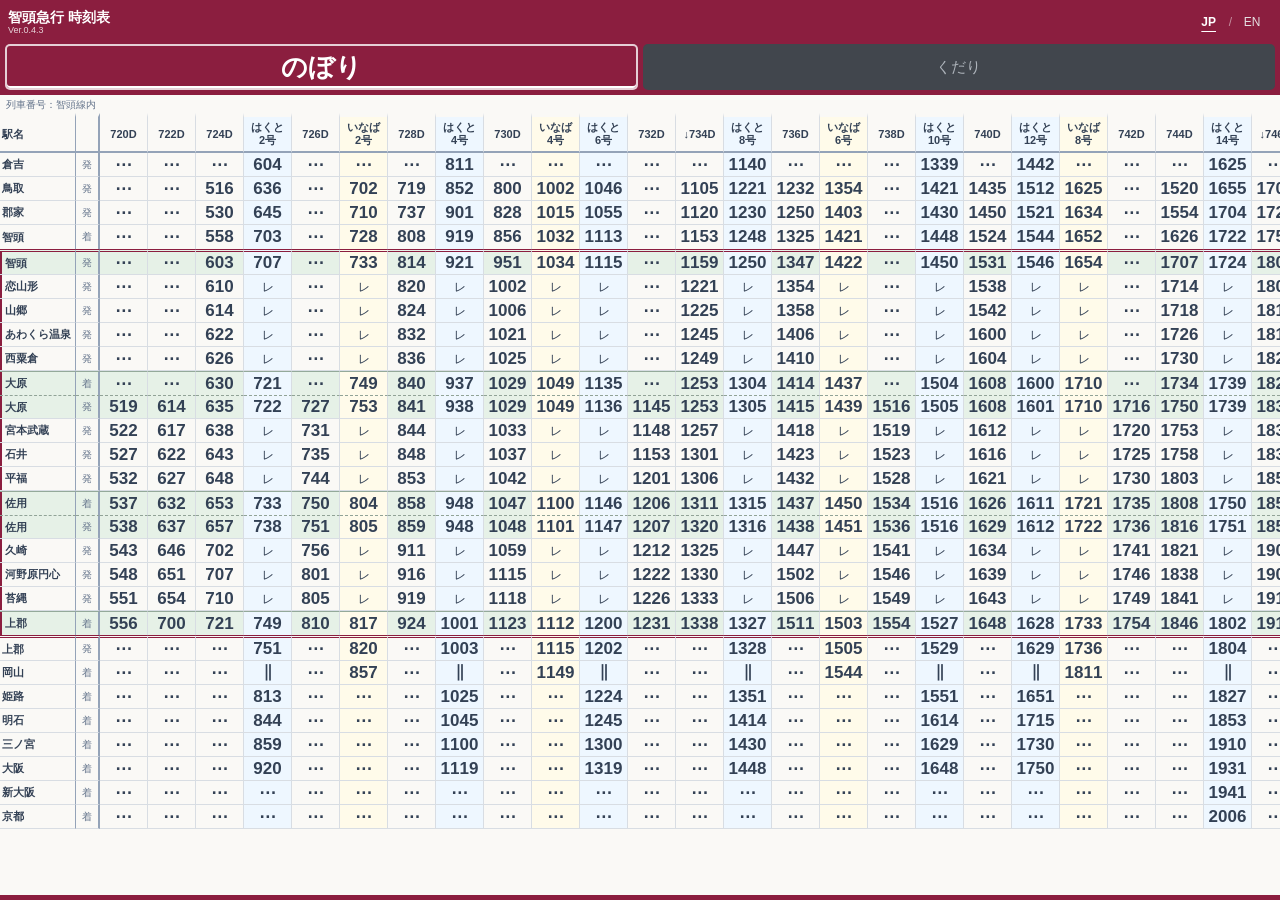
==== commit 3c217c78: "復旧" ====
--- a/index.html
+++ b/index.html
@@ -1,185 +1,275 @@
-<!doctype html>
-<html lang="ja">
+<!DOCTYPE html>
+<html lang="ja" data-direction="up">
 <head>
-  <meta charset="utf-8">
-  <meta name="viewport" content="width=device-width,initial-scale=1,viewport-fit=cover,user-scalable=yes">
-  <meta name="theme-color" content="#173b4c">
-  <meta name="apple-mobile-web-app-capable" content="yes">
-  <meta name="apple-mobile-web-app-status-bar-style" content="black-translucent">
-  <meta name="description" content="智頭線の勾配・構造物・速度を確認する路線図ビューア">
-  <link rel="manifest" href="manifest.webmanifest">
-  <link rel="icon" href="icon.svg" type="image/svg+xml">
-  <link rel="stylesheet" href="styles.css">
-  <title>智頭線 路線図ビューア</title>
+    <meta charset="UTF-8">
+    <meta name="viewport" content="width=device-width, initial-scale=1.0, viewport-fit=cover">
+    <meta name="theme-color" content="#8b1e3f">
+    <meta name="apple-mobile-web-app-capable" content="yes">
+    <meta name="apple-mobile-web-app-status-bar-style" content="black-translucent">
+    <title>智頭急行 時刻表</title>
+    <link rel="manifest" href="manifest.json?v=2026">
+    <link rel="apple-touch-icon" href="icon-192.png">
+    <style>
+        :root {
+            --direction-color:#8b1e3f;
+            --paper:#faf9f6;
+            --major:#e6f1e7;
+            --hakuto:#eef7ff;
+            --inaba:#fffbea;
+            --grid:#d8dde3;
+            --station-width:76px;
+            --event-width:24px;
+            --train-width:48px;
+        }
+        :root[data-direction="down"] { --direction-color:#1f4e79; }
+        :root[lang="en"] { --station-width:104px; --event-width:30px; }
+        * { box-sizing:border-box; margin:0; padding:0; }
+        html { height:100%; background:var(--direction-color); }
+        body {
+            height:100vh; height:100dvh; overflow:hidden;
+            display:flex; flex-direction:column;
+            background:var(--direction-color); color:#334155;
+            padding-top:env(safe-area-inset-top);
+            padding-left:env(safe-area-inset-left);
+            padding-right:env(safe-area-inset-right);
+            font-family:-apple-system,BlinkMacSystemFont,"Segoe UI",Roboto,"Helvetica Neue",Arial,sans-serif;
+            font-size:12px;
+        }
+        header {
+            display:flex; align-items:center; justify-content:space-between; gap:6px;
+            min-height:44px; padding:0 8px; color:white; flex-shrink:0;
+        }
+        .brand { min-width:0; font-size:14px; font-weight:700; line-height:1.15; }
+        #app-version { display:block; font-size:9px; font-weight:400; opacity:.8; }
+        .language-switch { display:flex; flex-shrink:0; align-items:center; }
+        .lang-btn {
+            border:0; background:transparent; color:#e4dfe2;
+            width:40px; height:44px; font-size:12px; cursor:pointer;
+        }
+        .lang-btn[aria-pressed="true"] { color:white; font-weight:800; text-decoration:underline; text-underline-offset:5px; }
+        .language-switch span { opacity:.5; }
+        .controls { display:flex; gap:5px; padding:0 5px 5px; flex-shrink:0; }
+        .btn {
+            flex:1; height:46px; padding:0 4px; border:2px solid transparent; border-radius:5px;
+            background:#41464d; color:#aeb4bb; font-size:15px; font-weight:400; cursor:pointer;
+        }
+        .btn.active {
+            background:var(--direction-color); color:white; border-color:#ffffffc9;
+            font-size:26px; font-weight:800; box-shadow:inset 0 -2px white;
+        }
+        .direction-caption { display:block; font-size:9px; line-height:12px; font-weight:400; }
+        :root[lang="en"] .btn { font-size:12px; }
+        :root[lang="en"] .btn.active { font-size:16px; }
+        .chizu-section > .station-cell { box-shadow:inset 2px 0 var(--direction-color); padding-left:5px; }
+        button:focus-visible, .table-container:focus-visible { outline:3px solid #eebd47; outline-offset:-3px; }
+        .table-container { flex:1; min-height:0; overflow:auto; background:var(--paper); -webkit-overflow-scrolling:touch; }
+        table { table-layout:fixed; border-collapse:separate; border-spacing:0; }
+        th, td {
+            height:24px; padding:1px 2px; white-space:nowrap; text-align:center;
+            border-right:1px solid var(--grid); border-bottom:1px solid var(--grid);
+        }
+        .station-cell {
+            position:sticky; left:0; z-index:5; width:var(--station-width);
+            background:var(--paper); text-align:left; font-size:11px; font-weight:700;
+            border-right:1px solid #94a3b8;
+        }
+        .event-cell {
+            position:sticky; left:var(--station-width); z-index:5; width:var(--event-width);
+            background:var(--paper); font-size:10px; color:#64748b; border-right:2px solid #94a3b8;
+        }
+        .train-cell { width:var(--train-width); }
+        thead th { position:sticky; top:0; z-index:10; height:36px; font-size:11px; line-height:1.15; border-bottom:2px solid #94a3b8; }
+        thead .station-cell, thead .event-cell { z-index:15; }
+        .col-default { background:var(--paper); }
+        .col-hakuto { background:var(--hakuto); }
+        .col-inaba { background:var(--inaba); }
+        .number-note { flex-shrink:0; padding:3px 6px 1px; background:var(--paper); color:#64748b; font-size:10px; line-height:14px; }
+        thead th { border-top:4px solid var(--paper); height:40px; }
+        .time-cell.pass-mark { font-size:12px; font-weight:400; }
+        .time-cell { font-size:17px; line-height:20px; font-weight:600; font-variant-numeric:tabular-nums; }
+        .major-station > .station-cell, .major-station > .event-cell,
+        .major-station > .col-default { background:var(--major); }
+        .arrival-row > * { border-bottom:0; }
+        .departure-row > * { border-top:1px dashed #91a397; }
+        .station-start > * { border-top:1px solid #94a99a; }
+        .jr-boundary > * { border-top:3px double var(--direction-color); }
+        :root[lang="en"] .station-cell { white-space:normal; overflow-wrap:normal; font-size:11px; line-height:11px; }
+        footer { flex-shrink:0; height:calc(5px + env(safe-area-inset-bottom)); background:var(--direction-color); }
+    </style>
 </head>
 <body>
-  <div class="app-shell">
-    <header class="topbar">
-      <div class="brand"><span class="brand-mark" aria-hidden="true"></span><strong>智頭線</strong><span id="modeTitle">路線図</span></div>
-      <nav class="mode-tabs" aria-label="表示モード">
-        <button class="mode-tab active" data-mode="route">路線</button>
-        <button class="mode-tab" data-mode="speed">＋速度</button>
-        <button class="mode-tab" data-mode="list">一覧</button>
-      </nav>
-      <div class="top-actions">
-        <button id="orientationBtn" class="icon-button" aria-label="縦横を切り替える" title="縦横切替">↻</button>
-        <button id="menuBtn" class="icon-button" aria-label="表示設定を開く" title="表示設定">☰</button>
-      </div>
+    <header>
+        <div class="brand"><span id="app-title">智頭急行 時刻表</span><span id="app-version"></span></div>
+        <div class="language-switch" role="group" aria-label="表示言語 / Language">
+            <button class="lang-btn" id="lang-ja" type="button" lang="ja" aria-label="日本語" aria-pressed="true" onclick="switchLanguage('ja')">JP</button>
+            <span aria-hidden="true">/</span>
+            <button class="lang-btn" id="lang-en" type="button" lang="en" aria-label="English" aria-pressed="false" onclick="switchLanguage('en')">EN</button>
+        </div>
     </header>
+    <div class="controls" role="group" id="direction-controls" aria-label="方向">
+        <button id="btn-up" class="btn active" type="button" aria-pressed="true" onclick="switchDirection('up')">のぼり</button>
+        <button id="btn-down" class="btn" type="button" aria-pressed="false" onclick="switchDirection('down')">くだり</button>
+    </div>
+    <div class="number-note" id="number-note">列車番号：智頭線内</div>
+    <div class="table-container" id="table-scroll" role="region" aria-label="時刻表" tabindex="0">
+        <table id="timetable-table" aria-label="智頭急行 時刻表">
+            <thead id="table-head"></thead>
+            <tbody id="table-body"></tbody>
+        </table>
+    </div>
+    <footer aria-hidden="true"></footer>
+    <script src="timetable.js"></script>
+    <script>
+        const APP_VERSION = "0.4.3";
+        const STATION_EN = {
+            "倉吉":"Kurayoshi", "鳥取":"Tottori", "郡家":"Koge", "智頭":"Chizu",
+            "恋山形":"Koi-Yamagata", "山郷":"Yamasato", "あわくら温泉":"Awakura-Onsen",
+            "西粟倉":"Nishi-Awakura", "大原":"Ohara", "宮本武蔵":"Miyamoto-Musashi",
+            "石井":"Ishii", "平福":"Hirafuku", "佐用":"Sayo", "久崎":"Kuzaki",
+            "河野原円心":"Konohara-Enshin", "苔縄":"Kokenawa", "上郡":"Kamigori",
+            "岡山":"Okayama", "姫路":"Himeji", "明石":"Akashi", "三ノ宮":"Sannomiya",
+            "大阪":"Osaka", "新大阪":"Shin-Osaka", "京都":"Kyoto"
+        };
+        const LABELS = {
+            ja:{title:"智頭急行 時刻表", up:"のぼり", down:"くだり", station:"駅名", arr:"着", dep:"発", direction:"方向", table:"時刻表"},
+            en:{title:"Chizu Express Timetable", up:"Chizu → Kamigori", down:"Kamigori → Chizu", station:"Station", arr:"Arr.", dep:"Dep.", direction:"Direction", table:"Timetable"}
+        };
+        let currentDirection = "up";
+        let currentLanguage = "ja";
+        try { if (localStorage.getItem("timetable-language") === "en") currentLanguage = "en"; } catch {}
 
-    <main class="main-stage">
-      <section id="routeWorkspace" class="workspace" aria-label="路線図">
-        <div class="status-pills"><button id="fitBtn" class="status-button">全体</button><span>1本指で縦横移動</span></div>
-        <div id="railViewport" class="rail-viewport">
-          <div id="routeCanvas" class="route-canvas">
-            <svg id="railSvg" role="img" aria-label="智頭線の連続路線図"></svg>
-          </div>
-        </div>
-        <div id="assetStrip" class="route-asset-strip" aria-label="路線図と同じ縮尺の設備帯">
-          <canvas id="assetStripCanvas"></canvas>
-          <div class="asset-strip-lanes" aria-hidden="true"><span>曲線</span><span>下り</span><span>上り</span><span>無電源・P</span></div>
-        </div>
-        <div id="speedOverlayTools" class="speed-overlay-tools hidden" aria-label="速度カーブ選択">
-          <select id="trainSelect" aria-label="速度を表示する列車"><option value="7000">7000</option><option value="187">187</option><option value="3500">3500</option></select>
-          <label class="line-toggle up"><input type="checkbox" data-speed="up" checked><span>上り</span></label>
-          <label class="line-toggle down"><input type="checkbox" data-speed="down"><span>下り</span></label>
-          <small>0–150 km/h</small>
-        </div>
-        <div class="zoom-buttons" aria-label="拡大縮小">
-          <button id="zoomInBtn" aria-label="拡大">＋</button>
-          <button id="zoomOutBtn" aria-label="縮小">−</button>
-        </div>
-        <button id="backToListBtn" class="back-list-button hidden">↑ 一覧へ</button>
-        <div id="gestureHint" class="gesture-hint">1本指で縦横へ　2本指で拡大・縮小</div>
-      </section>
-
-      <section id="speedWorkspace" class="workspace speed-workspace hidden" aria-label="速度モード">
-        <div class="speed-tools">
-          <strong>速度カーブ</strong>
-          <div class="train-grid" aria-label="列車と方向">
-            <div class="train-row"><span>7000</span></div>
-            <div class="train-row"><span>187</span></div>
-            <div class="train-row"><span>3500</span></div>
-          </div>
-        </div>
-        <div id="speedViewport" class="rail-viewport speed-viewport"><svg id="speedSvg" role="img" aria-label="選択列車の上り下り速度カーブ"></svg></div>
-      </section>
-
-      <section id="assetWorkspace" class="workspace asset-workspace hidden" aria-label="構造物・設備一覧">
-        <div class="asset-toolbar">
-          <div><strong>構造物・設備一覧</strong><span id="assetCount">951件・距離順</span></div>
-          <label class="asset-search"><span>検索</span><input id="assetSearch" type="search" placeholder="名称・信号名・種類など"></label>
-        </div>
-        <div id="assetTableWrap" class="asset-table-wrap">
-          <table class="asset-table">
-            <thead><tr><th>距離</th><th>距離順</th><th>No.</th><th>カテゴリ</th><th>種別1</th><th>種別2</th><th>種別3</th></tr></thead>
-            <tbody id="assetRows"></tbody>
-          </table>
-        </div>
-        <div id="assetSelection" class="asset-selection hidden">
-          <div><strong id="assetSelectionName">設備を選択</strong><span id="assetSelectionKm"></span></div>
-          <button id="showOnRouteBtn">路線図へ ↓</button>
-        </div>
-      </section>
-
-      <section class="route-navigator" aria-label="全線の表示位置">
-        <span class="navigator-end">0k</span>
-        <input id="positionSlider" type="range" min="0" max="56.1" step="0.01" value="28.05" aria-label="表示する距離">
-        <output id="positionOutput" for="positionSlider">28k050m</output>
-      </section>
-
-      <section class="bottom-dock" aria-label="表示パネル">
-        <section id="infoBar" class="info-bar" aria-live="polite" aria-hidden="true">
-          <button id="infoClose" class="info-close" aria-label="詳細を閉じる">×</button>
-          <div class="info-main"><strong id="infoName">詳細情報</strong><span id="infoKm">設備を選択してください</span></div>
-          <div class="info-detail"><span id="infoType">速度線などをタップ</span><span id="infoRelation">構造物をタップすると一覧の該当行へ移動します</span></div>
-        </section>
-        <section id="timePanel" class="time-panel" aria-label="所要時間計算" aria-hidden="true">
-          <div class="time-head">
-            <div><strong>所要時間</strong><span id="timeRangeLabel">全線　0k000m ― 56k100m</span></div>
-            <button id="timeClose" class="info-close" aria-label="時間計算を閉じる">×</button>
-          </div>
-          <div class="time-results" aria-live="polite">
-            <div class="time-result up"><span id="upTimeTrain">7000 上り</span><strong id="upTimeResult">--:--</strong><small id="upAverageResult">平均 -- km/h</small></div>
-            <div class="time-result down"><span id="downTimeTrain">7000 下り</span><strong id="downTimeResult">--:--</strong><small id="downAverageResult">平均 -- km/h</small></div>
-            <div class="time-distance"><span>計算距離</span><strong id="timeDistanceResult">56.100 km</strong><small>100mごとの速度から計算</small></div>
-          </div>
-          <div class="time-methods" role="tablist" aria-label="区間指定方法">
-            <button class="time-method active" data-time-method="all">全線</button>
-            <button class="time-method" data-time-method="station">駅間</button>
-            <button class="time-method" data-time-method="express">特急</button>
-            <button class="time-method" data-time-method="distance">距離</button>
-          </div>
-          <div class="time-controls">
-            <div class="time-control active" data-time-control="all"><span>上郡側 0k000m から 智頭側 56k100m まで</span></div>
-            <div class="time-control station-control" data-time-control="station">
-              <label><span>開始駅</span><select id="startStation"></select></label><span class="range-arrow">―</span><label><span>終了駅</span><select id="endStation"></select></label>
-            </div>
-            <div class="time-control express-control" data-time-control="express">
-              <span>特急停車駅間</span><div id="expressPresets" class="express-presets"></div>
-            </div>
-            <div class="time-control distance-control" data-time-control="distance">
-              <label><span>開始</span><span class="km-entry"><input id="startKm" type="number" min="0" max="56" value="0" inputmode="numeric"><b>k</b><input id="startM" type="number" min="0" max="999" value="0" inputmode="numeric"><b>m</b></span></label>
-              <span class="range-arrow">―</span>
-              <label><span>終了</span><span class="km-entry"><input id="endKm" type="number" min="0" max="56" value="56" inputmode="numeric"><b>k</b><input id="endM" type="number" min="0" max="999" value="100" inputmode="numeric"><b>m</b></span></label>
-            </div>
-          </div>
-          <div class="time-note">停車時間は含みません。速度曲線上の値を区間平均して算出します。</div>
-        </section>
-        <nav class="dock-tabs" aria-label="下部表示切替">
-          <button id="detailDockBtn" class="dock-button" aria-expanded="false"><span class="dock-icon">ⓘ</span><span class="dock-label">詳細</span><small id="dockDetailHint">選択なし</small></button>
-          <button id="assetStripToggle" class="dock-button" aria-expanded="false"><span class="dock-icon">▤</span><span class="dock-label">設備</span><small id="assetDockState">非表示</small></button>
-          <button id="timeDockBtn" class="dock-button" aria-expanded="false"><span class="dock-icon">◷</span><span class="dock-label">時間</span><small id="timeDockState">全線を計算</small></button>
-        </nav>
-      </section>
-    </main>
-
-    <aside id="settings" class="settings" aria-label="表示設定" aria-hidden="true">
-      <div class="settings-head"><div><strong>表示設定</strong><span>各項目を 自動／表示／非表示</span></div><button id="menuClose" class="icon-button dark" aria-label="設定を閉じる">×</button></div>
-      <div id="layerSettings" class="layer-settings"></div>
-      <button id="resetLayers" class="reset-button">すべて自動に戻す</button>
-      <button id="printSettingsBtn" class="print-open-button"><span>▣</span><strong>印刷・PDF</strong><small>A4縦6段／A4横1段</small></button>
-      <div class="browser-note">動作基準：Chrome／Edge／iPhone Safari</div>
-    </aside>
-    <button id="scrim" class="scrim hidden" aria-label="設定を閉じる"></button>
-    <div id="toast" class="toast" role="status" aria-live="polite"></div>
-  </div>
-
-  <button id="printScrim" class="print-scrim hidden" aria-label="印刷設定を閉じる"></button>
-  <section id="printDialog" class="print-dialog" role="dialog" aria-modal="true" aria-labelledby="printDialogTitle" aria-hidden="true">
-    <div class="print-dialog-head"><div><strong id="printDialogTitle">印刷・PDF</strong><span>紙に合わせて路線図を整列します</span></div><button id="printDialogClose" class="icon-button dark" aria-label="印刷設定を閉じる">×</button></div>
-    <div class="print-layouts" aria-label="印刷形式">
-      <button class="print-layout active" data-print-layout="full"><span class="page-shape portrait"><i></i><i></i><i></i><i></i><i></i><i></i></span><strong>A4縦・全線6段</strong><small>0k000m～56k100m</small></button>
-      <button class="print-layout" data-print-layout="section"><span class="page-shape landscape"><i></i></span><strong>A4横・指定区間1段</strong><small>短い区間を大きく</small></button>
-    </div>
-    <div id="printSectionControls" class="print-section-controls hidden">
-      <div class="print-range-tabs">
-        <button class="active" data-print-range="station">駅間</button><button data-print-range="distance">距離</button>
-      </div>
-      <div class="print-range-control active" data-print-range-control="station">
-        <label><span>開始駅</span><select id="printStartStation"></select></label><span>―</span><label><span>終了駅</span><select id="printEndStation"></select></label>
-      </div>
-      <div class="print-range-control" data-print-range-control="distance">
-        <label><span>開始</span><span class="km-entry"><input id="printStartKm" type="number" min="0" max="56" value="0" inputmode="numeric"><b>k</b><input id="printStartM" type="number" min="0" max="999" value="0" inputmode="numeric"><b>m</b></span></label>
-        <span>―</span>
-        <label><span>終了</span><span class="km-entry"><input id="printEndKm" type="number" min="0" max="56" value="17" inputmode="numeric"><b>k</b><input id="printEndM" type="number" min="0" max="999" value="170" inputmode="numeric"><b>m</b></span></label>
-      </div>
-      <button id="useTimeRangeBtn" class="use-time-range">時間計算で選んだ区間を使う</button>
-    </div>
-    <button id="printTimeToggle" class="print-time-toggle" type="button" aria-pressed="false" disabled><span>◷</span><strong>計算値を表示</strong><small>速度表示時だけ、6段目右側の空白へ表示</small></button>
-    <div class="print-rule"><strong>表示内容</strong><span>駅・トンネル・勾配・曲線・信号・地上子・速度は、現在の画面で表示されている項目を引き継ぎます。</span></div>
-    <button id="startPrintBtn" class="start-print-button">印刷プレビューへ</button>
-    <p class="print-help">印刷画面でプリンターを選ぶと紙へ、「PDFに保存」を選ぶとPDFになります。</p>
-  </section>
-
-  <section id="printSheet" class="print-sheet" aria-hidden="true">
-    <header class="print-sheet-head"><strong>路線図</strong><span id="printSpeedTitle" class="hidden"></span></header>
-    <div id="printRows" class="print-rows"></div>
-    <footer id="printSheetFooter" class="print-sheet-footer hidden"></footer>
-  </section>
-  <script src="route-data.js"></script>
-  <script src="speed-data.js"></script>
-  <script src="asset-data.js"></script>
-  <script src="app.js"></script>
+        window.addEventListener("DOMContentLoaded", () => {
+            document.getElementById("app-version").textContent = "Ver." + APP_VERSION;
+            switchLanguage(currentLanguage);
+        });
+        if ("serviceWorker" in navigator && location.protocol !== "file:") {
+            window.addEventListener("load", () => {
+                navigator.serviceWorker.register("sw.js?v=2026").catch(console.error);
+            });
+        }
+        function switchDirection(dir) {
+            if (!["up", "down"].includes(dir)) return;
+            currentDirection = dir;
+            document.documentElement.dataset.direction = dir;
+            document.querySelector('meta[name="theme-color"]').content = dir === "up" ? "#8b1e3f" : "#1f4e79";
+            for (const direction of ["up", "down"]) {
+                const button = document.getElementById("btn-" + direction);
+                button.classList.toggle("active", direction === dir);
+                button.setAttribute("aria-pressed", String(direction === dir));
+            }
+            renderTimetable();
+        }
+        function switchLanguage(lang) {
+            if (!["ja", "en"].includes(lang)) return;
+            const scroll = document.getElementById("table-scroll");
+            const {scrollTop, scrollLeft} = scroll;
+            currentLanguage = lang;
+            document.documentElement.lang = lang;
+            try { localStorage.setItem("timetable-language", lang); } catch {}
+            const labels = LABELS[lang];
+            document.title = labels.title;
+            document.getElementById("number-note").textContent = lang === "en" ? "Train numbers: Chizu Line section" : "列車番号：智頭線内";
+            document.getElementById("app-title").textContent = labels.title;
+            document.getElementById("btn-up").textContent = labels.up;
+            document.getElementById("btn-down").textContent = labels.down;
+            if (lang === "en") {
+                for (const dir of ["up", "down"]) {
+                    const caption = document.createElement("span");
+                    caption.className = "direction-caption";
+                    caption.textContent = "Chizu Line";
+                    document.getElementById("btn-" + dir).prepend(caption);
+                }
+            }
+            document.getElementById("direction-controls").setAttribute("aria-label", labels.direction);
+            scroll.setAttribute("aria-label", labels.table);
+            for (const language of ["ja", "en"]) {
+                document.getElementById("lang-" + language).setAttribute("aria-pressed", String(language === lang));
+            }
+            switchDirection(currentDirection);
+            scroll.scrollTop = scrollTop;
+            scroll.scrollLeft = scrollLeft;
+        }
+        function getTrainClass(train) {
+            if (train.includes("はくと")) return "col-hakuto";
+            if (train.includes("いなば")) return "col-inaba";
+            return "col-default";
+        }
+        function renderTimetable() {
+            const data = currentDirection === "up" ? timetable.nobori : timetable.kudari;
+            const labels = LABELS[currentLanguage];
+            const table = document.getElementById("timetable-table");
+            // CSSの実寸を使い、固定駅名欄と列車欄のずれを防ぐ。
+            const style = getComputedStyle(document.documentElement);
+            const fixedWidth = parseFloat(style.getPropertyValue("--station-width")) + parseFloat(style.getPropertyValue("--event-width"));
+            const trainWidth = parseFloat(style.getPropertyValue("--train-width"));
+            table.style.width = (fixedWidth + data.trains.length * trainWidth) + "px";
+            table.setAttribute("aria-label", labels.title + " · " + labels[currentDirection]);
+            const head = document.getElementById("table-head");
+            const body = document.getElementById("table-body");
+            head.replaceChildren(); body.replaceChildren();
+            const header = document.createElement("tr");
+            const stationHeader = document.createElement("th");
+            stationHeader.className = "station-cell"; stationHeader.scope = "col";
+            stationHeader.textContent = labels.station; header.appendChild(stationHeader);
+            const eventHeader = document.createElement("th");
+            eventHeader.className = "event-cell"; eventHeader.scope = "col";
+            eventHeader.setAttribute("aria-label", labels.arr + " / " + labels.dep); header.appendChild(eventHeader);
+            for (const train of data.trains) {
+                const cell = document.createElement("th");
+                cell.scope = "col"; cell.className = "train-cell " + getTrainClass(train);
+                const match = train.match(/^(?:スーパー)?(はくと|いなば)(.*)$/);
+                if (match) {
+                    const name = currentLanguage === "en" ? (match[1] === "はくと" ? "Hakuto" : "Inaba") : match[1];
+                    const number = currentLanguage === "en" ? match[2].replace("号", "") : match[2];
+                    cell.append(name, document.createElement("br"), number);
+                    cell.setAttribute("aria-label", currentLanguage === "en" ? "Super " + name + " " + number : train);
+                } else cell.textContent = train;
+                header.appendChild(cell);
+            }
+            head.appendChild(header);
+            const entryStation = currentDirection === "up" ? "智頭" : "上郡";
+            const exitStation = currentDirection === "up" ? "上郡" : "智頭";
+            const sectionStart = data.rows.findIndex(row => row.station.trim().split(/\s+/).join(" ") === entryStation + " 発");
+            const sectionEnd = data.rows.findIndex(row => row.station.trim().split(/\s+/).join(" ") === exitStation + " 着");
+            data.rows.forEach((row, i) => {
+                const [station, event = ""] = row.station.trim().split(/\s+/);
+                const previous = data.rows[i - 1]?.station.trim().split(/\s+/)[0];
+                const next = data.rows[i + 1]?.station.trim().split(/\s+/)[0];
+                const tr = document.createElement("tr");
+                if (["智頭", "大原", "佐用", "上郡"].includes(station) && i >= sectionStart && i <= sectionEnd) {
+                    tr.classList.add("major-station");
+                    if (previous !== station) tr.classList.add("station-start");
+                }
+                if (event === "着" && next === station) tr.classList.add("arrival-row");
+                if (event === "発" && previous === station) {
+                    tr.classList.add("departure-row");
+                    if (["智頭", "上郡"].includes(station)) tr.classList.add("jr-boundary");
+                }
+                const name = document.createElement("th");
+                name.scope = "row"; name.className = "station-cell";
+                name.textContent = currentLanguage === "en" ? (STATION_EN[station] || station) : station;
+                if (sectionStart >= 0 && sectionEnd >= sectionStart && i >= sectionStart && i <= sectionEnd) {
+                    tr.classList.add("chizu-section");
+                }
+                tr.appendChild(name);
+                const eventCell = document.createElement("td");
+                eventCell.className = "event-cell";
+                eventCell.textContent = event === "着" ? labels.arr : event === "発" ? labels.dep : event;
+                tr.appendChild(eventCell);
+                row.times.forEach((time, index) => {
+                    const cell = document.createElement("td");
+                    cell.className = "time-cell train-cell " + getTrainClass(data.trains[index] || "");
+                    const isLimitedExpress = getTrainClass(data.trains[index] || "") !== "col-default";
+                    if (time === "↓" && isLimitedExpress) {
+                        cell.textContent = "レ";
+                        cell.classList.add("pass-mark");
+                        cell.setAttribute("aria-label", currentLanguage === "en" ? "Passes without stopping" : "通過");
+                    } else cell.textContent = time;
+                    tr.appendChild(cell);
+                });
+                body.appendChild(tr);
+            });
+        }
+    </script>
 </body>
 </html>
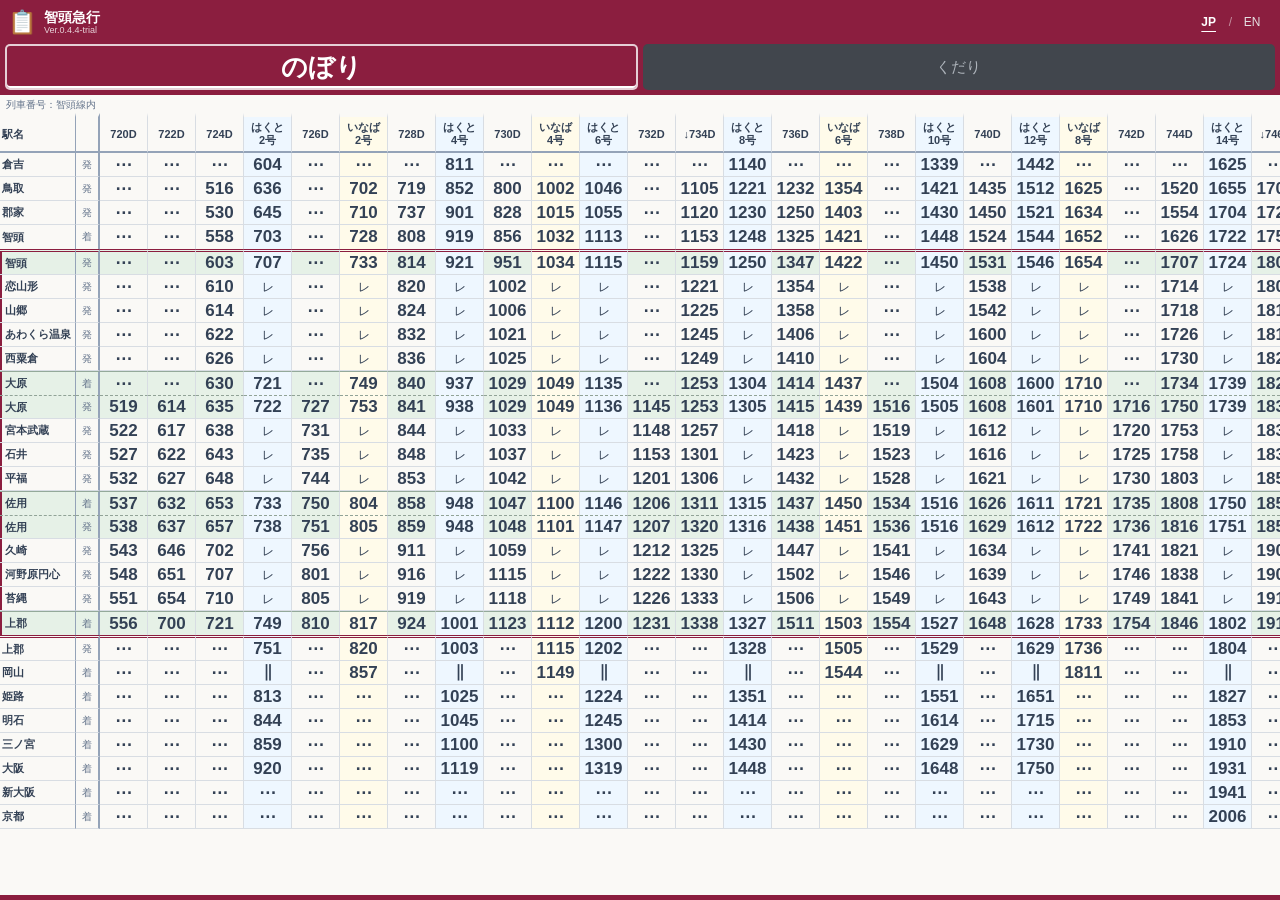
==== commit a4be9658: "h" ====
--- a/index.html
+++ b/index.html
@@ -9,6 +9,7 @@
     <title>智頭急行 時刻表</title>
     <link rel="manifest" href="manifest.json?v=2026">
     <link rel="apple-touch-icon" href="icon-192.png">
+    <link rel="stylesheet" href="paper-menu.css">
     <style>
         :root {
             --direction-color:#8b1e3f;
@@ -99,7 +100,18 @@
 </head>
 <body>
     <header>
-        <div class="brand"><span id="app-title">智頭急行 時刻表</span><span id="app-version"></span></div>
+        <div class="brand">
+            <details class="paper-picker" id="paper-picker">
+                <summary aria-label="紙時刻表を開く（試作）" aria-controls="paper-options">📋</summary>
+                <div class="paper-options" id="paper-options">
+                    <p>紙時刻表 · 試作</p>
+                    <button type="button" data-paper="paper/2027_timetable_static.html">○ 紙時刻表をHTML一枚にしたもの</button>
+                    <button type="button" data-paper="paper/2027_timetable_scroll.html">○ 駅名・時刻をスクロール固定したもの</button>
+                    <button type="button" data-paper="paper/2027_timetable_en.html">○ 英字版にしたもの</button>
+                </div>
+            </details>
+            <div><span id="app-title">智頭急行</span><span id="app-version"></span></div>
+        </div>
         <div class="language-switch" role="group" aria-label="表示言語 / Language">
             <button class="lang-btn" id="lang-ja" type="button" lang="ja" aria-label="日本語" aria-pressed="true" onclick="switchLanguage('ja')">JP</button>
             <span aria-hidden="true">/</span>
@@ -118,9 +130,17 @@
         </table>
     </div>
     <footer aria-hidden="true"></footer>
+    <dialog id="paper-view" aria-labelledby="paper-label">
+        <div class="paper-toolbar">
+            <button type="button" id="paper-close">← appに戻る</button>
+            <span id="paper-label">紙時刻表（試作）</span>
+        </div>
+        <iframe id="paper-frame" title="紙時刻表" src="about:blank"></iframe>
+    </dialog>
+    <script src="paper-menu.js"></script>
     <script src="timetable.js"></script>
     <script>
-        const APP_VERSION = "0.4.3";
+        const APP_VERSION = "0.4.4-trial";
         const STATION_EN = {
             "倉吉":"Kurayoshi", "鳥取":"Tottori", "郡家":"Koge", "智頭":"Chizu",
             "恋山形":"Koi-Yamagata", "山郷":"Yamasato", "あわくら温泉":"Awakura-Onsen",
@@ -169,7 +189,7 @@
             const labels = LABELS[lang];
             document.title = labels.title;
             document.getElementById("number-note").textContent = lang === "en" ? "Train numbers: Chizu Line section" : "列車番号：智頭線内";
-            document.getElementById("app-title").textContent = labels.title;
+            document.getElementById("app-title").textContent = "智頭急行";
             document.getElementById("btn-up").textContent = labels.up;
             document.getElementById("btn-down").textContent = labels.down;
             if (lang === "en") {
--- a/paper-menu.css
+++ b/paper-menu.css
@@ -0,0 +1,15 @@
+.brand { display:flex; align-items:center; }
+.paper-picker { position:relative; flex:none; }
+.paper-picker summary { display:flex; align-items:center; justify-content:center; width:44px; height:44px; margin-left:-8px; cursor:pointer; list-style:none; font-size:23px; }
+.paper-picker summary::-webkit-details-marker { display:none; }
+.paper-picker summary:focus-visible { outline:3px solid #eebd47; outline-offset:-3px; }
+.paper-options { position:absolute; top:100%; left:-3px; width:min(310px,calc(100vw - 16px)); z-index:30; padding:6px; border:1px solid #d6d0c4; border-radius:6px; background:#faf9f6; color:#334155; box-shadow:0 5px 18px #0003; }
+.paper-options p { padding:6px 9px; font-size:11px; color:#68717b; font-weight:400; }
+.paper-options button { display:block; width:100%; padding:12px 9px; min-height:44px; text-align:left; border:0; border-radius:3px; background:transparent; color:inherit; font:inherit; font-size:13px; line-height:1.5; cursor:pointer; }
+.paper-options button:hover, .paper-options button:focus-visible { background:#e9e6df; }
+#paper-view { position:fixed; inset:0; width:100%; max-width:none; height:100%; height:100dvh; max-height:none; border:0; padding:0; background:#faf9f6; color:#334155; }
+#paper-view[open] { display:flex; flex-direction:column; }
+.paper-toolbar { display:flex; align-items:center; gap:10px; flex-shrink:0; min-height:48px; padding:env(safe-area-inset-top) max(8px,env(safe-area-inset-right)) 0 max(8px,env(safe-area-inset-left)); border-bottom:1px solid #d6d0c4; background:#faf9f6; }
+.paper-toolbar button { flex:none; min-height:44px; padding:0 10px; border:0; background:transparent; color:#334155; font-size:14px; cursor:pointer; }
+#paper-label { font-size:12px; font-weight:600; }
+#paper-frame { display:block; width:100%; flex:1; min-height:0; border:0; background:white; }
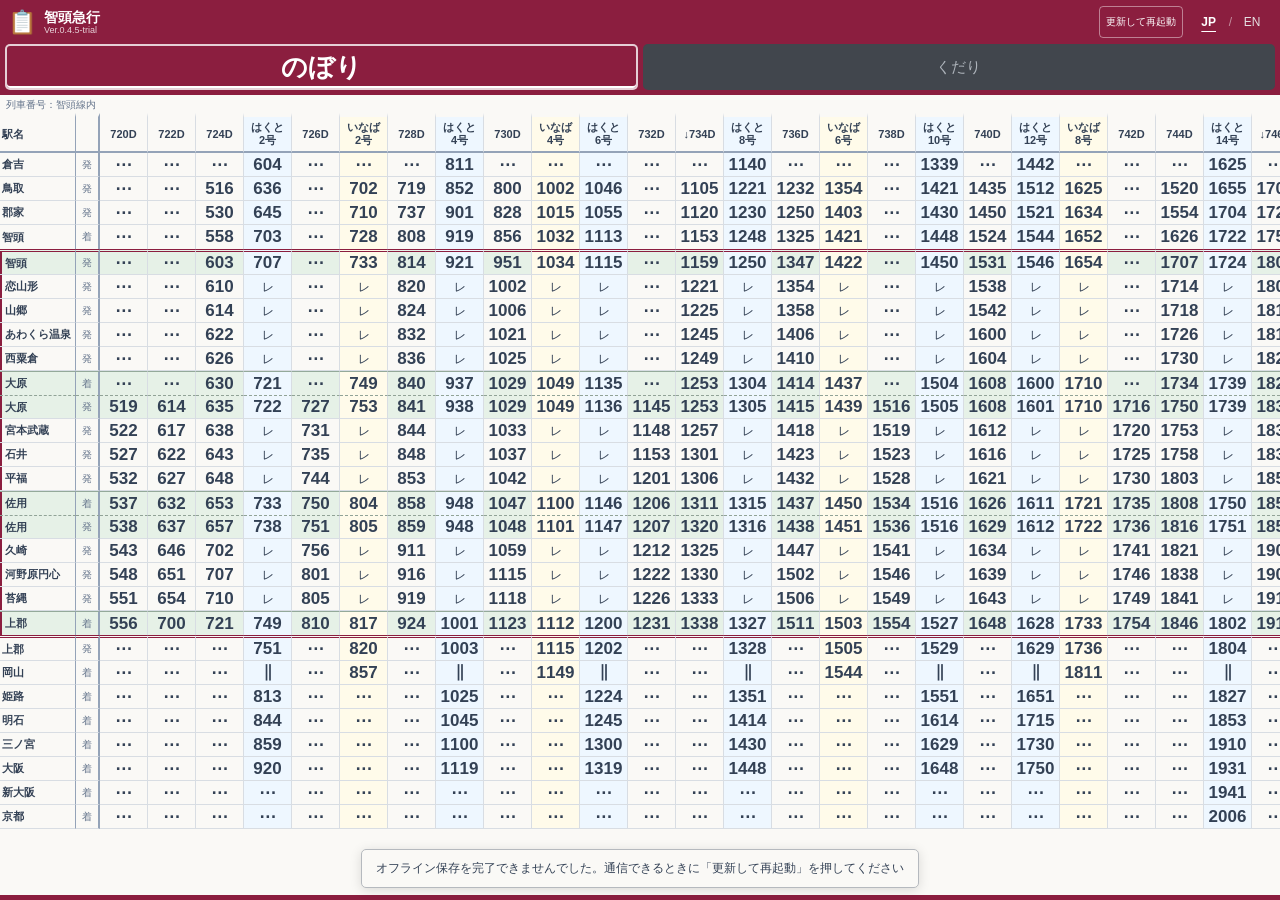
==== commit 2d173fe7: "h" ====
--- a/index.html
+++ b/index.html
@@ -10,6 +10,7 @@
     <link rel="manifest" href="manifest.json?v=2026">
     <link rel="apple-touch-icon" href="icon-192.png">
     <link rel="stylesheet" href="paper-menu.css">
+    <link rel="stylesheet" href="update.css">
     <style>
         :root {
             --direction-color:#8b1e3f;
@@ -112,6 +113,7 @@
             </details>
             <div><span id="app-title">智頭急行</span><span id="app-version"></span></div>
         </div>
+        <div class="update-area"><button type="button" id="update-button">更新して再起動</button></div>
         <div class="language-switch" role="group" aria-label="表示言語 / Language">
             <button class="lang-btn" id="lang-ja" type="button" lang="ja" aria-label="日本語" aria-pressed="true" onclick="switchLanguage('ja')">JP</button>
             <span aria-hidden="true">/</span>
@@ -137,10 +139,12 @@
         </div>
         <iframe id="paper-frame" title="紙時刻表" src="about:blank"></iframe>
     </dialog>
+    <div id="update-status" role="status" aria-live="polite"></div>
+    <script src="app-version.js"></script>
     <script src="paper-menu.js"></script>
+    <script src="update.js"></script>
     <script src="timetable.js"></script>
     <script>
-        const APP_VERSION = "0.4.4-trial";
         const STATION_EN = {
             "倉吉":"Kurayoshi", "鳥取":"Tottori", "郡家":"Koge", "智頭":"Chizu",
             "恋山形":"Koi-Yamagata", "山郷":"Yamasato", "あわくら温泉":"Awakura-Onsen",
@@ -162,11 +166,6 @@
             document.getElementById("app-version").textContent = "Ver." + APP_VERSION;
             switchLanguage(currentLanguage);
         });
-        if ("serviceWorker" in navigator && location.protocol !== "file:") {
-            window.addEventListener("load", () => {
-                navigator.serviceWorker.register("sw.js?v=2026").catch(console.error);
-            });
-        }
         function switchDirection(dir) {
             if (!["up", "down"].includes(dir)) return;
             currentDirection = dir;
--- a/update.css
+++ b/update.css
@@ -0,0 +1,5 @@
+.update-area { margin-left:auto; flex-shrink:0; }
+#update-button { border:1px solid #ffffff70; border-radius:4px; padding:5px 6px; min-height:32px; background:transparent; color:white; font-size:10px; cursor:pointer; }
+#update-button:disabled { opacity:.65; cursor:wait; }
+#update-status { position:fixed; z-index:50; left:8px; right:8px; bottom:calc(12px + env(safe-area-inset-bottom)); width:fit-content; max-width:calc(100% - 16px); margin:auto; padding:10px 14px; border:1px solid #b5b9be; border-radius:5px; background:#faf9f6; color:#334155; font-size:12px; box-shadow:0 2px 12px #0002; }
+#update-status:empty { display:none; }
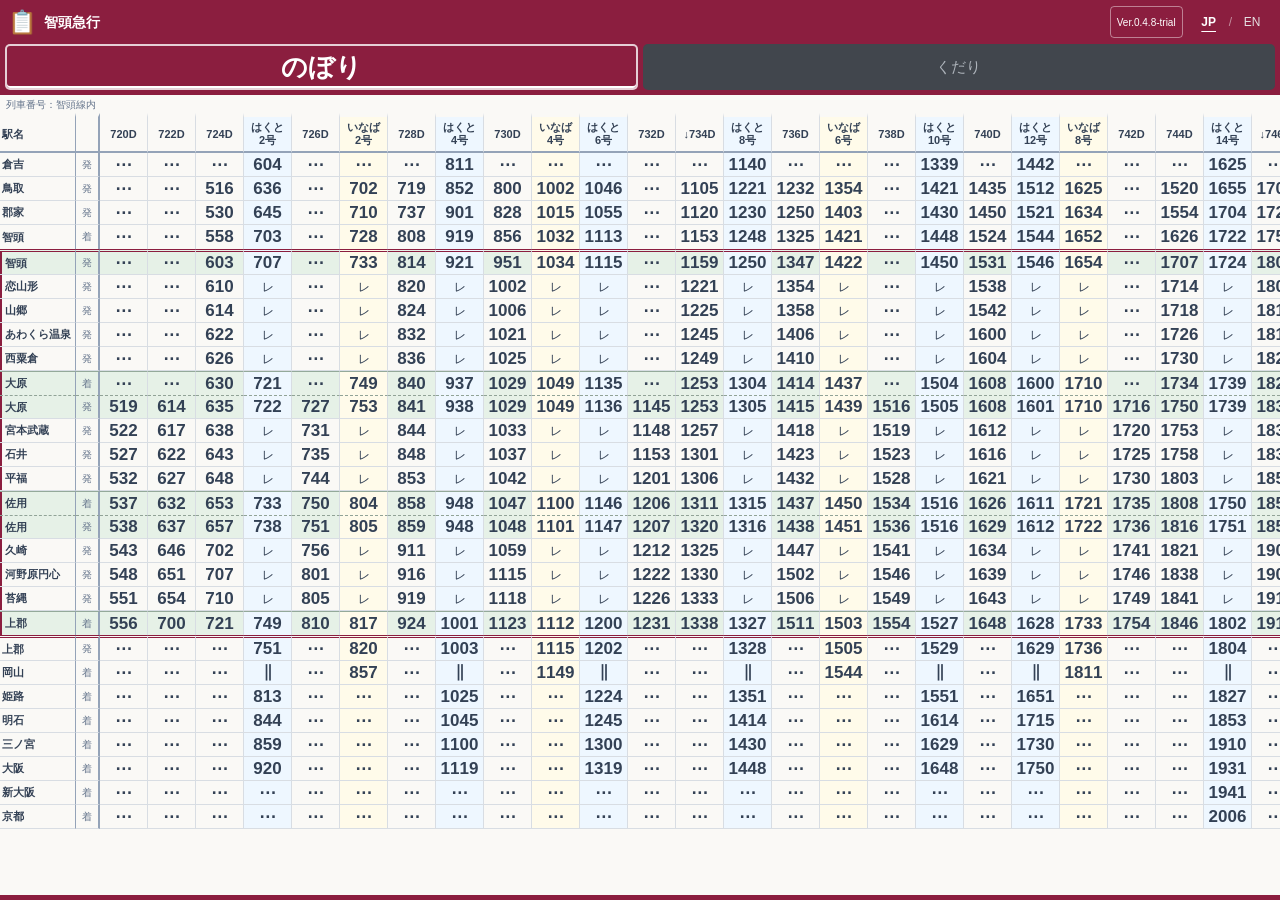
==== commit 3d14ebba: "v" ====
--- a/index.html
+++ b/index.html
@@ -8,7 +8,7 @@
     <meta name="apple-mobile-web-app-status-bar-style" content="black-translucent">
     <title>智頭急行 時刻表</title>
     <link rel="manifest" href="manifest.json?v=2026">
-    <link rel="apple-touch-icon" href="icon-192.png">
+    <link rel="apple-touch-icon" href="icon-192.png?v=0.4.8">
     <link rel="stylesheet" href="paper-menu.css">
     <link rel="stylesheet" href="update.css">
     <style>
@@ -42,7 +42,6 @@
             min-height:44px; padding:0 8px; color:white; flex-shrink:0;
         }
         .brand { min-width:0; font-size:14px; font-weight:700; line-height:1.15; }
-        #app-version { display:block; font-size:9px; font-weight:400; opacity:.8; }
         .language-switch { display:flex; flex-shrink:0; align-items:center; }
         .lang-btn {
             border:0; background:transparent; color:#e4dfe2;
@@ -111,9 +110,9 @@
                     <button type="button" data-paper="paper/2027_timetable_en.html">○ 英字版にしたもの</button>
                 </div>
             </details>
-            <div><span id="app-title">智頭急行</span><span id="app-version"></span></div>
+            <div><span id="app-title">智頭急行</span></div>
         </div>
-        <div class="update-area"><button type="button" id="update-button">更新して再起動</button></div>
+        <div class="update-area"><button type="button" id="update-button" aria-label="更新して再起動">Ver.0.4.8-trial</button></div>
         <div class="language-switch" role="group" aria-label="表示言語 / Language">
             <button class="lang-btn" id="lang-ja" type="button" lang="ja" aria-label="日本語" aria-pressed="true" onclick="switchLanguage('ja')">JP</button>
             <span aria-hidden="true">/</span>
@@ -139,7 +138,6 @@
         </div>
         <iframe id="paper-frame" title="紙時刻表" src="about:blank"></iframe>
     </dialog>
-    <div id="update-status" role="status" aria-live="polite"></div>
     <script src="app-version.js"></script>
     <script src="paper-menu.js"></script>
     <script src="update.js"></script>
@@ -163,7 +161,6 @@
         try { if (localStorage.getItem("timetable-language") === "en") currentLanguage = "en"; } catch {}
 
         window.addEventListener("DOMContentLoaded", () => {
-            document.getElementById("app-version").textContent = "Ver." + APP_VERSION;
             switchLanguage(currentLanguage);
         });
         function switchDirection(dir) {
--- a/update.css
+++ b/update.css
@@ -1,5 +1,3 @@
 .update-area { margin-left:auto; flex-shrink:0; }
 #update-button { border:1px solid #ffffff70; border-radius:4px; padding:5px 6px; min-height:32px; background:transparent; color:white; font-size:10px; cursor:pointer; }
 #update-button:disabled { opacity:.65; cursor:wait; }
-#update-status { position:fixed; z-index:50; left:8px; right:8px; bottom:calc(12px + env(safe-area-inset-bottom)); width:fit-content; max-width:calc(100% - 16px); margin:auto; padding:10px 14px; border:1px solid #b5b9be; border-radius:5px; background:#faf9f6; color:#334155; font-size:12px; box-shadow:0 2px 12px #0002; }
-#update-status:empty { display:none; }
